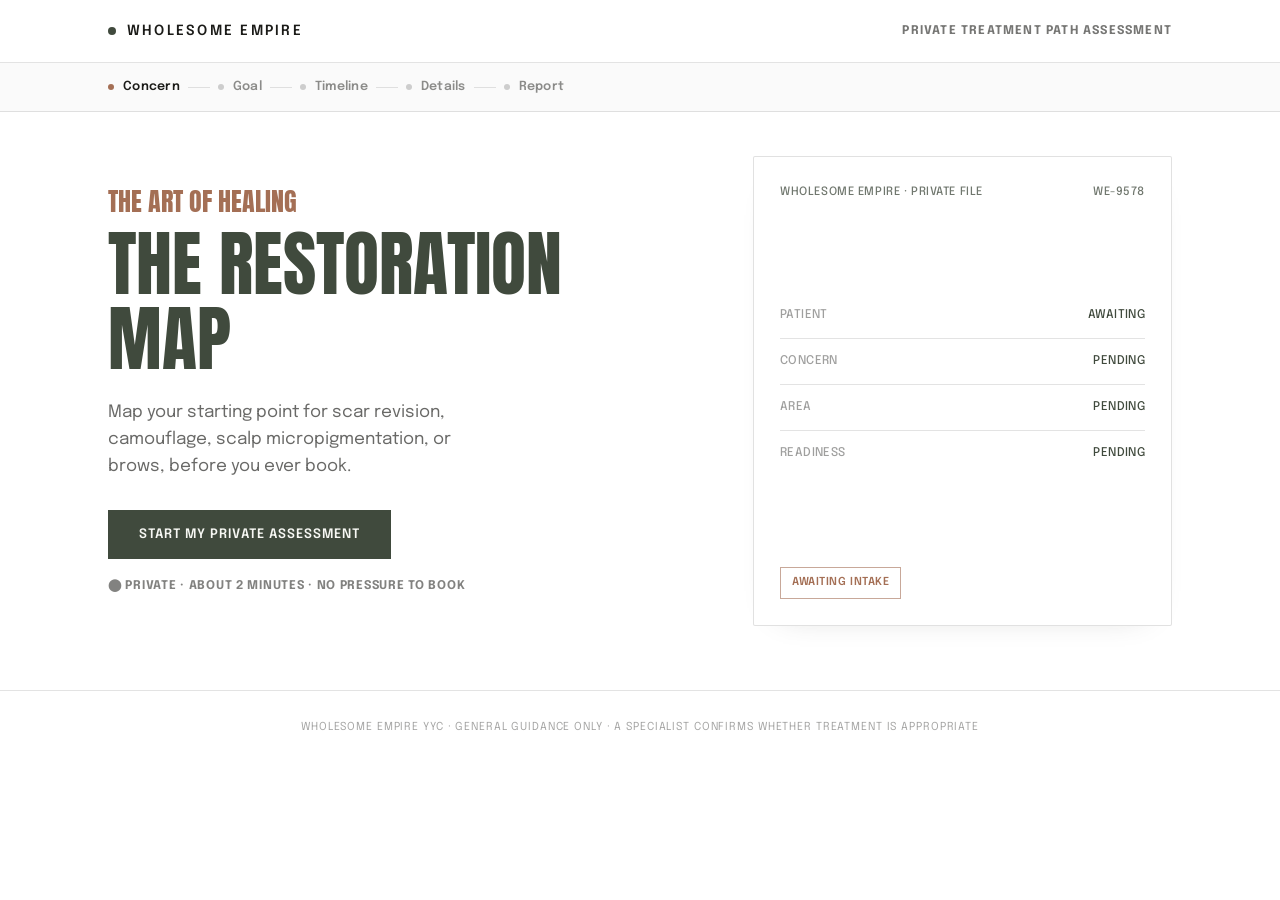
==== restoration-map/index.html @ 379bf5a4 "Lighten the Restoration Map type Anton was leaking onto answer cards, map rows, loading steps and ev" ====
<!doctype html>
<html lang="en">
<head>
<meta charset="utf-8" />
<meta name="viewport" content="width=device-width, initial-scale=1" />
<title>The Restoration Map · Wholesome Empire YYC</title>
<meta name="description" content="Map your starting point for scar revision, camouflage, scalp micropigmentation, or brows. A private treatment-path assessment." />
<meta name="robots" content="index,follow" />
<link rel="preconnect" href="https://fonts.googleapis.com" />
<link rel="preconnect" href="https://fonts.gstatic.com" crossorigin />
<link href="https://fonts.googleapis.com/css2?family=Anton&family=Epilogue:wght@400;500;600;700&display=swap" rel="stylesheet" />
<style>
/* ==========================================================================
   THE RESTORATION MAP — Wholesome Empire YYC (design concept B)
   Black editorial shell, warm clinic-file interior, topographic healing lines.
   Reuses the tested engine in /tools/wholesome/*. Tokens namespaced --rm-*.
   ========================================================================== */
:root{
  --rm-ink:#0B0B0A; --rm-white:#F7F8F4; --rm-paper:#E9EDE3; --rm-grey:#D8D6D0;
  --rm-charcoal:#1B1B18; --rm-olive:#404A3D; --rm-sage:#DDE4D8; --rm-clay:#A46F55;
  --rm-blush:#D7B7A9;
  --rm-bg:#FFFFFF; --rm-surface:#FFFFFF;
  --rm-line:rgba(27,27,24,.13); --rm-line-2:rgba(27,27,24,.26);
  --rm-line-dark:rgba(27,27,24,.12);
  --rm-fdisplay:"Anton",Impact,"Haettenschweiler","Arial Narrow",sans-serif;
  --rm-fbody:"Epilogue",-apple-system,"Segoe UI",Roboto,Helvetica,Arial,sans-serif;
  --rm-flabel:"Epilogue",-apple-system,"Segoe UI",Roboto,Helvetica,Arial,sans-serif;
  --rm-fmono:var(--rm-flabel);
  --rm-ease:cubic-bezier(.2,.7,.2,1);
  --rm-maxw:1120px;
}
*{box-sizing:border-box}
html,body{margin:0;padding:0}
body{ background:var(--rm-bg); color:var(--rm-charcoal); font-family:var(--rm-fbody); font-size:16px; line-height:1.6; -webkit-font-smoothing:antialiased; }
img{max-width:100%;display:block}
button{font-family:inherit}

/* full-page topographic watermark on the black shell */
#rm-contours{ position:fixed; inset:0; z-index:0; pointer-events:none; overflow:hidden; }
#rm-contours svg{ position:absolute; }

/* --- header (black editorial) ------------------------------------------- */
.rm-head{ position:relative; z-index:3; border-bottom:1px solid var(--rm-line-dark); }
.rm-head__in{ max-width:var(--rm-maxw); margin:0 auto; padding:20px 28px; display:flex; align-items:center; justify-content:space-between; gap:16px; }
.rm-brand{ display:flex; align-items:center; gap:11px; font-family:var(--rm-flabel); font-weight:600; letter-spacing:.16em; text-transform:uppercase; font-size:14px; color:var(--rm-charcoal); text-decoration:none; }
.rm-brand .dot{ width:8px;height:8px;border-radius:50%;background:var(--rm-olive); }
.rm-head__meta{ font-family:var(--rm-fmono); font-weight:700; font-size:12px; letter-spacing:.1em; text-transform:uppercase; color:rgba(27,27,24,.6); }
@media(max-width:640px){ .rm-head__meta{ display:none } }

/* --- map strip (progress) ----------------------------------------------- */
.rm-strip{ position:relative; z-index:3; border-bottom:1px solid var(--rm-line-dark); background:rgba(27,27,24,.02); }
.rm-strip__in{ max-width:var(--rm-maxw); margin:0 auto; padding:14px 28px; display:flex; align-items:center; gap:8px; overflow-x:auto; }
.rm-step{ display:flex; align-items:center; gap:9px; font-family:var(--rm-flabel); font-weight:600; font-size:12.5px; letter-spacing:.02em; color:rgba(27,27,24,.5); white-space:nowrap; }
.rm-step__dot{ width:6px; height:6px; border-radius:50%; background:currentColor; opacity:.4; flex:none; }
.rm-step.is-active .rm-step__dot{ opacity:1; background:var(--rm-clay); }
.rm-step.is-active{ color:var(--rm-charcoal); }
.rm-step.is-done{ color:var(--rm-olive); }
.rm-step .tick{ color:var(--rm-olive); }
.rm-step__sep{ flex:none; width:22px; height:1px; background:var(--rm-line-dark); }
@media(max-width:640px){ .rm-strip__in{ padding:12px 20px } .rm-step__sep{ width:12px } .rm-step{ font-size:10px } }

/* --- layout shell -------------------------------------------------------- */
.rm-main{ position:relative; z-index:2; max-width:var(--rm-maxw); margin:0 auto; padding:0 28px; }
.rm-grid{ display:grid; grid-template-columns:1fr 300px; gap:34px; align-items:start; padding:44px 0 64px; }
.rm-grid.is-full{ grid-template-columns:1fr; }
@media(max-width:860px){ .rm-grid{ grid-template-columns:1fr; gap:20px; padding:26px 0 48px } }

.rm-stage{ min-height:52vh; animation:rm-in 460ms var(--rm-ease) both; }
@keyframes rm-in{ from{opacity:0; transform:translateY(16px)} to{opacity:1;transform:none} }
@keyframes rm-rise{ from{opacity:0; transform:translateY(14px)} to{opacity:1;transform:none} }
@media(prefers-reduced-motion:reduce){ .rm-stage,.rm-card,.rm-stagger>*{animation:none!important} }

/* --- eyebrow / headings -------------------------------------------------- */
.rm-eyebrow{ font-family:var(--rm-flabel); font-weight:700; font-size:13px; letter-spacing:.02em; color:var(--rm-clay); margin:0 0 16px; }
.rm-kicker{ font-family:var(--rm-fdisplay); font-weight:400; font-size:clamp(18px,2.6vw,26px); line-height:1.2; letter-spacing:normal; text-transform:uppercase; color:var(--rm-clay); margin:0 0 10px; }
.rm-h1{ font-family:var(--rm-fdisplay); font-weight:400; font-size:clamp(40px,6.6vw,72px); line-height:1.04; letter-spacing:normal; text-transform:uppercase; color:var(--rm-olive); margin:0 0 22px; }
.rm-h2{ font-family:var(--rm-fbody); font-weight:500; font-size:clamp(24px,3.4vw,34px); line-height:1.22; letter-spacing:-.012em; color:var(--rm-olive); margin:0 0 12px; }
.rm-sub{ color:rgba(27,27,24,.66); font-size:17px; line-height:1.6; max-width:40ch; margin:0 0 30px; }
.rm-help{ font-family:var(--rm-flabel); font-weight:600; font-size:14px; letter-spacing:.01em; color:rgba(27,27,24,.6); margin:0 0 26px; }

/* --- welcome ------------------------------------------------------------- */
.rm-welcome{ display:grid; grid-template-columns:1.3fr .9fr; gap:40px; align-items:center; }
@media(max-width:860px){ .rm-welcome{ grid-template-columns:1fr; gap:26px } }
.rm-filecard{ position:relative; border:1px solid var(--rm-line); border-radius:2px; background:var(--rm-surface); padding:26px; overflow:hidden; aspect-ratio:1/1.12; display:flex; flex-direction:column; justify-content:space-between; box-shadow:0 12px 34px -30px rgba(27,27,24,.3); }
.rm-filecard__tag{ font-family:var(--rm-flabel); font-weight:500; font-size:11.5px; letter-spacing:.05em; text-transform:uppercase; color:rgba(64,74,61,.75); }
.rm-filecard__top{ display:flex; justify-content:space-between; gap:12px; }
.rm-filerows{ display:flex; flex-direction:column; margin:auto 0; }
.rm-filerow{ display:flex; justify-content:space-between; align-items:baseline; gap:16px; padding:13px 0; border-bottom:1px solid var(--rm-line-dark); font-family:var(--rm-flabel); font-weight:500; font-size:12px; letter-spacing:.03em; text-transform:uppercase; }
.rm-filerow:last-child{ border-bottom:none; }
.rm-filerow>span:first-child{ color:rgba(27,27,24,.42); }
.rm-filerow>span:last-child{ color:var(--rm-olive); }
.rm-filestamp{ align-self:flex-start; font-family:var(--rm-flabel); font-weight:600; font-size:11px; letter-spacing:.05em; text-transform:uppercase; color:var(--rm-clay); border:1px solid rgba(164,111,85,.6); border-radius:0; padding:6px 11px; }
.rm-btn{ font-family:var(--rm-flabel); font-weight:600; letter-spacing:.08em; text-transform:uppercase; font-size:13px; cursor:pointer; border:1px solid var(--rm-line-2); border-radius:0; padding:17px 30px; background:var(--rm-surface); color:var(--rm-ink); transition:background 180ms var(--rm-ease), transform 120ms var(--rm-ease); display:inline-flex; align-items:center; gap:12px; text-decoration:none; }
.rm-btn:hover{ background:var(--rm-sage); }
.rm-btn:active{ transform:translateY(1px); }
.rm-btn--olive{ background:var(--rm-olive); color:var(--rm-white); border-color:var(--rm-olive); }
.rm-btn--olive:hover{ background:#4a5744; }
.rm-btn--full{ width:100%; justify-content:center; }
.rm-privacy{ display:flex; align-items:center; gap:8px; font-family:var(--rm-fmono); font-weight:700; font-size:12px; letter-spacing:.06em; text-transform:uppercase; color:rgba(27,27,24,.55); margin:18px 0 0; }

/* --- path cards ---------------------------------------------------------- */
.rm-cards{ display:flex; flex-direction:column; gap:12px; }
.rm-cards--grid{ display:grid; grid-template-columns:1fr 1fr; gap:12px; }
@media(max-width:560px){ .rm-cards--grid{ grid-template-columns:1fr } }
.rm-pathcard{ position:relative; text-align:left; cursor:pointer; background:var(--rm-surface); color:var(--rm-charcoal); border:1px solid var(--rm-line); border-radius:8px; padding:20px 22px; overflow:hidden; transition:transform 160ms var(--rm-ease), border-color 160ms var(--rm-ease), box-shadow 200ms var(--rm-ease); }
.rm-pathcard:hover{ transform:translateY(-2px); border-color:var(--rm-olive); box-shadow:0 16px 34px -24px rgba(27,27,24,.35); }
.rm-pathcard:focus-visible{ outline:2px solid var(--rm-olive); outline-offset:2px; }
.rm-pathcard.is-selected{ border-color:var(--rm-olive); box-shadow:inset 0 0 0 1px var(--rm-olive); background:#f0ede5; }
.rm-pathcard__n{ display:none; }
.rm-pathcard__t{ font-family:var(--rm-fbody); font-weight:500; font-size:17px; line-height:1.38; letter-spacing:0; margin:3px 0 0; color:var(--rm-charcoal); }
.rm-pathcard__d{ font-size:13.5px; line-height:1.5; color:rgba(27,27,24,.62); margin:7px 0 0; }
.rm-pathcard__lines{ position:absolute; right:-30px; top:-20px; width:170px; height:170px; opacity:0; transition:opacity 320ms var(--rm-ease); pointer-events:none; }
.rm-pathcard.is-selected .rm-pathcard__lines{ opacity:.18; }
.rm-stamp{ position:absolute; top:14px; right:14px; font-family:var(--rm-fmono); font-weight:700; font-size:10px; letter-spacing:.12em; text-transform:uppercase; color:var(--rm-olive); border:1.5px solid var(--rm-olive); border-radius:3px; padding:4px 8px; transform:rotate(-4deg) scale(.6); opacity:0; transition:all 260ms var(--rm-ease); }
.rm-pathcard.is-selected .rm-stamp{ opacity:1; transform:rotate(-4deg) scale(1); }
/* multi-select cards (area picker) */
.rm-pathcard--multi{ padding-right:54px; }
.rm-multibox{ position:absolute; top:20px; right:20px; width:22px; height:22px; border-radius:6px; border:1.5px solid var(--rm-line-2); background:var(--rm-surface); transition:all 160ms var(--rm-ease); }
.rm-pathcard--multi.is-selected .rm-multibox{ background:var(--rm-olive); border-color:var(--rm-olive); }
.rm-pathcard--multi.is-selected .rm-multibox::after{ content:""; position:absolute; left:7px; top:3px; width:6px; height:11px; border:solid var(--rm-white); border-width:0 2px 2px 0; transform:rotate(45deg); }
.rm-areanext{ margin-top:20px; }
.rm-btn:disabled{ opacity:.45; cursor:not-allowed; }

/* --- timeline (for the timeline screen) --------------------------------- */
.rm-vtimeline{ position:relative; display:flex; flex-direction:column; max-width:520px; margin:8px 0 0; }
.rm-vtimeline::before{ content:""; position:absolute; left:10px; top:22px; bottom:22px; width:2px; background:var(--rm-line-dark); }
.rm-vt-node{ position:relative; z-index:1; display:flex; align-items:center; gap:18px; padding:14px 4px; background:none; border:none; cursor:pointer; text-align:left; transition:transform 140ms var(--rm-ease); }
.rm-vt-node:hover{ transform:translateX(3px); }
.rm-vt-node:focus-visible{ outline:2px solid var(--rm-olive); outline-offset:3px; border-radius:4px; }
.rm-vt-dot{ flex:none; width:22px; height:22px; border-radius:50%; background:var(--rm-surface); border:2px solid rgba(27,27,24,.32); transition:all 200ms var(--rm-ease); }
.rm-vt-node:hover .rm-vt-dot{ border-color:var(--rm-olive); }
.rm-vt-node.is-selected .rm-vt-dot{ background:var(--rm-olive); border-color:var(--rm-olive); }
.rm-vt-lab{ font-family:var(--rm-fbody); font-weight:500; font-size:17px; letter-spacing:.005em; color:rgba(27,27,24,.78); line-height:1.3; }
.rm-vt-node:hover .rm-vt-lab, .rm-vt-node.is-selected .rm-vt-lab{ color:var(--rm-olive); }
@media(max-width:640px){ .rm-vt-lab{ font-size:14px } }

/* --- map so far (sidebar / drawer) -------------------------------------- */
.rm-map{ position:sticky; top:20px; border:1px solid var(--rm-line); border-radius:8px; background:var(--rm-surface); overflow:hidden; }
.rm-map>summary{ list-style:none; cursor:default; padding:16px 20px; font-family:var(--rm-flabel); font-weight:600; font-size:12px; letter-spacing:.12em; text-transform:uppercase; color:var(--rm-olive); border-bottom:1px solid var(--rm-line); display:flex; align-items:center; justify-content:space-between; }
.rm-map>summary::-webkit-details-marker{ display:none; }
.rm-map__caret{ display:none; }
.rm-map__body{ padding:6px 20px 18px; }
.rm-maprow{ padding:13px 0; border-bottom:1px solid var(--rm-line-dark); animation:rm-rise 400ms var(--rm-ease) both; }
.rm-maprow:last-child{ border-bottom:none; }
.rm-maprow__k{ font-family:var(--rm-fmono); font-weight:700; font-size:11.5px; letter-spacing:.1em; text-transform:uppercase; color:rgba(27,27,24,.55); }
.rm-maprow__v{ font-size:14.5px; color:var(--rm-charcoal); margin-top:3px; line-height:1.35; }
.rm-maprow__v.olive{ color:var(--rm-olive); font-family:var(--rm-fbody); font-weight:500; font-size:15px; letter-spacing:0; }
.rm-map__empty{ font-size:13px; color:rgba(27,27,24,.4); padding:10px 0; }
@media(max-width:860px){
  .rm-map{ position:static; order:2; margin-top:6px; }
  .rm-map>summary{ cursor:pointer; }
  .rm-map__caret{ display:inline; transition:transform 200ms var(--rm-ease); }
  .rm-map:not([open]) .rm-map__caret{ transform:rotate(-90deg); }
}

/* --- contact ------------------------------------------------------------- */
.rm-field{ margin:0 0 16px; }
.rm-label{ display:block; font-family:var(--rm-fmono); font-weight:700; font-size:12px; letter-spacing:.08em; text-transform:uppercase; color:rgba(27,27,24,.68); margin:0 0 7px; }
.rm-input{ width:100%; padding:14px 16px; font-size:16px; font-family:inherit; color:var(--rm-charcoal); background:var(--rm-surface); border:1px solid var(--rm-line-2); border-radius:6px; }
.rm-input:focus{ outline:none; border-color:var(--rm-olive); }
.rm-check{ display:flex; align-items:flex-start; gap:11px; margin:8px 0; cursor:pointer; }
.rm-check input{ margin-top:3px; width:17px;height:17px; accent-color:var(--rm-olive); flex:none; }
.rm-check span{ font-size:13.5px; color:rgba(27,27,24,.72); line-height:1.5; }
.rm-err{ color:#e0a08b; font-size:13px; min-height:1px; margin:6px 0 0; }

/* --- building transition ------------------------------------------------- */
.rm-building{ min-height:56vh; display:flex; flex-direction:column; justify-content:center; align-items:flex-start; }
.rm-building__t{ font-family:var(--rm-fmono); font-size:12px; letter-spacing:.16em; text-transform:uppercase; color:var(--rm-clay); margin:0 0 22px; }
.rm-building__step{ font-family:var(--rm-fbody); font-weight:500; font-size:clamp(18px,2.6vw,22px); color:rgba(27,27,24,.3); margin:0 0 12px; transition:color 400ms var(--rm-ease); display:flex; align-items:center; gap:14px; }
.rm-building__step.is-on{ color:var(--rm-olive); }
.rm-building__step .tick{ color:var(--rm-olive); font-family:var(--rm-fmono); font-size:16px; opacity:0; transition:opacity 300ms var(--rm-ease); }
.rm-building__step.is-on .tick{ opacity:1; }

/* --- report (warm clinic file) ------------------------------------------ */
.rm-report{ background:var(--rm-surface); color:var(--rm-charcoal); border:1px solid var(--rm-line); border-radius:10px; overflow:hidden; box-shadow:0 30px 70px -48px rgba(27,27,24,.4); animation:rm-in 520ms var(--rm-ease) both; }
.rm-report__head{ position:relative; background:#EBEFE6; color:var(--rm-charcoal); border-bottom:1px solid var(--rm-line); padding:32px 34px; overflow:hidden; }
.rm-report__lines{ position:absolute; inset:0; opacity:.14; pointer-events:none; }
.rm-report__ey{ font-family:var(--rm-flabel); font-weight:600; font-size:12px; letter-spacing:.14em; text-transform:uppercase; color:var(--rm-olive); position:relative; }
.rm-report__ttl{ font-family:var(--rm-fbody); font-weight:500; font-size:clamp(30px,4.6vw,44px); line-height:1.12; letter-spacing:-.02em; color:var(--rm-olive); margin:8px 0 16px; position:relative; }
.rm-report__ids{ display:flex; gap:26px; flex-wrap:wrap; position:relative; }
.rm-report__id{ font-family:var(--rm-fmono); font-weight:700; font-size:12px; letter-spacing:.07em; text-transform:uppercase; color:rgba(27,27,24,.68); }
.rm-report__id b{ color:var(--rm-charcoal); font-weight:600; }
.rm-report__body{ padding:30px 34px 36px; }
@media(max-width:560px){ .rm-report__head,.rm-report__body{ padding-left:22px; padding-right:22px } }

.rm-block{ padding:24px 0; border-top:1px solid var(--rm-line); }
.rm-block:first-child{ border-top:none; padding-top:8px; }
.rm-mono{ font-family:var(--rm-flabel); font-weight:700; font-size:13px; letter-spacing:.01em; color:var(--rm-olive); margin:0 0 10px; }
.rm-sectitle{ font-family:var(--rm-fbody); font-weight:600; font-size:clamp(20px,2.6vw,25px); line-height:1.28; letter-spacing:-.01em; color:var(--rm-olive); margin:0 0 14px; }
.rm-fear .rm-sectitle{ color:var(--rm-olive); font-size:clamp(19px,2.4vw,23px); line-height:1.28; }
.rm-mono b{ color:var(--rm-charcoal); font-weight:700; }
.rm-path{ font-family:var(--rm-fbody); font-weight:600; font-size:clamp(22px,3vw,29px); line-height:1.22; letter-spacing:-.015em; color:var(--rm-olive); margin:0; }
.rm-body{ font-size:15.5px; line-height:1.66; color:rgba(27,27,24,.82); margin:0; }
.rm-badge{ display:inline-flex; align-items:center; gap:9px; font-family:var(--rm-flabel); font-weight:600; font-size:12.5px; letter-spacing:.1em; text-transform:uppercase; padding:8px 14px; border-radius:0; border:1.5px solid; }
.rm-badge[data-b="Ready for consult"]{ color:var(--rm-olive); border-color:var(--rm-olive); background:var(--rm-sage); }
.rm-badge[data-b="Photo review recommended"]{ color:var(--rm-white); border-color:var(--rm-charcoal); background:var(--rm-charcoal); }
.rm-badge[data-b="Wait and prepare"]{ color:#5a3a29; border-color:var(--rm-clay); background:#eaddd4; }
.rm-badge[data-b="Specialist review recommended"]{ color:var(--rm-white); border-color:var(--rm-ink); background:var(--rm-ink); }
.rm-badge[data-b="Education first"]{ color:#3a3a35; border-color:#9a978d; background:var(--rm-grey); }
.rm-checkgrid{ display:grid; grid-template-columns:1fr 1fr; gap:10px 22px; margin:4px 0 0; }
@media(max-width:520px){ .rm-checkgrid{ grid-template-columns:1fr } }
.rm-checkgrid li{ list-style:none; display:flex; align-items:flex-start; gap:10px; font-size:14.5px; color:var(--rm-charcoal); }
.rm-checkgrid li::before{ content:"✓"; color:var(--rm-olive); font-weight:700; }
.rm-prep{ list-style:none; margin:4px 0 0; padding:0; display:grid; gap:11px; }
.rm-prep li{ display:flex; align-items:flex-start; gap:12px; font-size:15px; color:var(--rm-charcoal); }
.rm-prep li::before{ content:""; flex:none; width:15px; height:15px; margin-top:2px; border:1.5px solid var(--rm-olive); border-radius:3px; }
.rm-report__sub{ font-family:var(--rm-fbody); font-size:15px; color:rgba(27,27,24,.72); margin:0 0 18px; max-width:46ch; position:relative; }
.rm-body b{ color:var(--rm-charcoal); font-weight:600; }
.rm-qs{ list-style:none; margin:6px 0 0; padding:0; display:grid; gap:11px; }
.rm-qs li{ display:flex; align-items:flex-start; gap:11px; font-size:15px; line-height:1.5; color:var(--rm-charcoal); }
.rm-qs li::before{ content:"?"; font-family:var(--rm-fmono); font-weight:700; color:var(--rm-clay); flex:none; }
.rm-ba{ margin:2px 0 0; }
.rm-ba img{ display:block; width:100%; max-width:440px; height:auto; border-radius:10px; border:1px solid var(--rm-line); background:var(--rm-paper); }
.rm-ba__cap{ font-family:var(--rm-fmono); font-size:12px; font-weight:700; letter-spacing:.05em; text-transform:uppercase; color:var(--rm-olive); margin:12px 0 0; }
.rm-ba__note{ font-size:13px; line-height:1.5; color:rgba(27,27,24,.6); margin:7px 0 0; max-width:48ch; }
.rm-next{ background:var(--rm-olive); color:var(--rm-white); border-radius:10px; padding:26px 26px; }
.rm-next .rm-mono{ color:rgba(246,243,238,.6); }
.rm-next .rm-mono b{ color:var(--rm-white); }
.rm-next__h{ font-family:var(--rm-fbody); font-weight:600; font-size:23px; line-height:1.25; letter-spacing:-.01em; color:var(--rm-white); margin:0 0 7px; }
.rm-next__d{ font-size:14.5px; color:rgba(246,243,238,.78); margin:0 0 18px; }
.rm-fear{ background:var(--rm-sage); border-radius:6px; padding:20px 22px; }
.rm-fear .rm-mono{ color:var(--rm-olive); }
.rm-fear p{ margin:8px 0 0; font-size:15.5px; line-height:1.62; color:rgba(30,40,30,.9); }
.rm-cta-row{ display:flex; flex-direction:column; gap:10px; margin-top:6px; }
.rm-btn--ghostlight{ background:transparent; color:var(--rm-white); border:1px solid rgba(246,243,238,.4); }
.rm-btn--ghostlight:hover{ background:rgba(246,243,238,.1); border-color:var(--rm-white); color:var(--rm-white); }
.rm-disc{ font-size:12px; line-height:1.55; color:rgba(27,27,24,.5); border-left:2px solid var(--rm-line); padding:2px 0 2px 14px; margin:22px 0 0; }
.rm-stagger>*{ animation:rm-rise 560ms var(--rm-ease) both; }

/* --- when-picker (scar start) + days calculator ------------------------- */
.rm-when{ display:flex; flex-direction:column; gap:16px; max-width:520px; }
.rm-when__or{ display:flex; align-items:center; gap:14px; font-family:var(--rm-fmono); font-weight:700; font-size:12px; letter-spacing:.08em; text-transform:uppercase; color:rgba(27,27,24,.5); }
.rm-when__or::before,.rm-when__or::after{ content:""; flex:1; height:1px; background:var(--rm-line-dark); }
.rm-when__year{ width:100%; padding:16px 18px; font-family:var(--rm-fbody); font-size:16px; color:var(--rm-charcoal); background:var(--rm-surface) url("data:image/svg+xml;utf8,<svg xmlns='http://www.w3.org/2000/svg' width='12' height='8' viewBox='0 0 12 8'><path d='M1 1l5 5 5-5' fill='none' stroke='%233E4938' stroke-width='1.6'/></svg>") no-repeat right 18px center; border:1px solid var(--rm-line-2); border-radius:6px; appearance:none; -webkit-appearance:none; cursor:pointer; }
.rm-when__year:focus{ outline:none; border-color:var(--rm-olive); }
.rm-when__unsure{ align-self:flex-start; cursor:pointer; font-family:var(--rm-fbody); font-size:14px; color:rgba(27,27,24,.55); background:none; border:none; padding:2px; text-decoration:underline; text-underline-offset:3px; }
.rm-when__unsure:hover{ color:var(--rm-olive); }
.rm-days__num{ font-family:var(--rm-fbody); font-weight:400; letter-spacing:-.04em; font-size:clamp(66px,14vw,124px); line-height:.9; color:var(--rm-charcoal); margin:6px 0 0; font-variant-numeric:tabular-nums; }
.rm-days__unit{ font-family:var(--rm-fmono); font-weight:700; text-transform:uppercase; letter-spacing:.26em; font-size:13px; color:var(--rm-olive); margin:4px 0 16px; }

/* --- footer -------------------------------------------------------------- */
.rm-foot{ position:relative; z-index:2; border-top:1px solid var(--rm-line-dark); padding:28px; text-align:center; font-family:var(--rm-fmono); font-size:11px; letter-spacing:.08em; text-transform:uppercase; color:rgba(27,27,24,.4); }
.rm-hidden{ display:none!important; }
.rm-spin{ display:inline-block; width:14px;height:14px; border:2px solid rgba(246,243,238,.35); border-top-color:var(--rm-white); border-radius:50%; animation:rm-spin .7s linear infinite; }
@keyframes rm-spin{ to{ transform:rotate(360deg) } }
</style>
</head>
<body>
<div id="rm-contours"></div>

<header class="rm-head">
  <div class="rm-head__in">
    <a class="rm-brand" href="/"><span class="dot"></span>Wholesome Empire</a>
    <span class="rm-head__meta">Private Treatment Path Assessment</span>
  </div>
</header>

<div class="rm-strip"><div class="rm-strip__in" id="strip"></div></div>

<main class="rm-main">
  <div class="rm-grid is-full" id="grid">
    <section class="rm-stage" id="stage"></section>
    <details class="rm-map rm-hidden" id="map" open>
      <summary>Your map so far <span class="rm-map__caret">▾</span></summary>
      <div class="rm-map__body" id="mapBody"></div>
    </details>
  </div>
</main>

<footer class="rm-foot">Wholesome Empire YYC · General guidance only · A specialist confirms whether treatment is appropriate</footer>

<script type="module">
import { assess } from '/tools/wholesome/assessment.js';
import { SCREENS, flowFor, REPORT, FLAG_LABELS, DISCLAIMER, LETTER, DAYS_COPY, personalSummary } from '/tools/wholesome/content.js';

// ---- config (swap for the clinic's real details before launch) ----
const CONFIG = {
  site: 'https://www.wholesomeempireyyc.com',
  bookingUrl: 'https://www.wholesomeempireyyc.com/contact',   // their Inquire / Free Phone Consult funnel
  prepGuideUrl: '',                                           // [TODO: prep-guide page/PDF, if they make one]
  treatmentUrls: {
    revision: 'https://www.wholesomeempireyyc.com/scars-stretch-marks-calgary',
    camouflage: 'https://www.wholesomeempireyyc.com/scars-stretch-marks-calgary',
    smp: 'https://www.wholesomeempireyyc.com/smp-micropigmentation-calgary',
    brow: 'https://www.wholesomeempireyyc.com/powderbrows-calgary',
    match: 'https://www.wholesomeempireyyc.com/services',
  },
};
// ---- real before/after results, matched to the path family (actual Wholesome Empire clients) ----
const BA = {
  revision:   { src: '/restoration-map/assets/ba/scars-stomach.jpg', w: 874,  h: 1000, alt: 'Stomach stretch marks before and after: faded and more even after a five-week revision protocol at a Calgary clinic.', cap: 'Stretch mark revision · before vs. after a 5-week protocol' },
  camouflage: { src: '/restoration-map/assets/ba/scars-arm.jpg',     w: 1000, h: 786,  alt: 'Arm stretch marks before and after: softened and blended into the surrounding skin at a Calgary clinic.', cap: 'Stretch mark work · before vs. after' },
  smp:        { src: '/restoration-map/assets/ba/smp-2.webp',        w: 750,  h: 750,  alt: 'Scalp micropigmentation before and after: visible thinning along the part (inset) restored to the look of fuller density.', cap: 'Scalp micropigmentation · before (inset) vs. after' },
  brow:       { src: '/restoration-map/assets/ba/brows-2.webp',      w: 1080, h: 1080, alt: 'Brow before and after: sparse, light brows (top) restored to a defined, natural shape (bottom).', cap: 'Brow restoration · before (top) vs. after (bottom)' },
  match:      { src: '/restoration-map/assets/ba/scars-arm.jpg',     w: 1000, h: 786,  alt: 'A recent stretch mark result at a Calgary clinic: softened and more even after treatment.', cap: 'A recent clinic result · before vs. after' },
};
const BA_NOTE = 'A recent result from Wholesome Empire. Individual results vary with skin type, the age of the mark, and the number of sessions.';
const treatmentUrl = (fam) => CONFIG.treatmentUrls[fam] || CONFIG.site;
function ctaHref(nextStepId, fam) {
  if (nextStepId === 'learn_more') return treatmentUrl(fam);
  if (nextStepId === 'wait_prepare') return CONFIG.prepGuideUrl || treatmentUrl(fam);
  return CONFIG.bookingUrl || treatmentUrl(fam); // consult + photo review -> inquiry funnel
}
const extAttr = (h) => (/^https?:/.test(h) ? ' target="_blank" rel="noopener"' : '');

// ---- session ----
const uuid = () => (crypto.randomUUID ? crypto.randomUUID()
  : '10000000-1000-4000-8000-100000000000'.replace(/[018]/g, c =>
      (c ^ crypto.getRandomValues(new Uint8Array(1))[0] & 15 >> c / 4).toString(16)));
let sessionId = sessionStorage.getItem('rm_sid') || uuid();
sessionStorage.setItem('rm_sid', sessionId);
const utmSource = new URLSearchParams(location.search).get('utm_source');
const referrer = document.referrer || null;
let submissionId = null;
// short, stable "case number" derived from the session
const pathId = 'WE-' + (parseInt(sessionId.replace(/[^0-9a-f]/g, '').slice(0, 6), 16) % 9000 + 1000);

function track(event_type, metadata) {
  try {
    fetch('/api/wholesome-event', { method: 'POST', headers: { 'content-type': 'application/json' },
      body: JSON.stringify({ session_id: sessionId, event_type, metadata: { ...metadata, design: 'restoration_map' } }), keepalive: true });
  } catch (_) {}
}

// ---- topographic contour generator (the signature motif) ----
function contour(w, h, cx, cy, rings, baseR, step, color, sw = 1) {
  let p = '';
  for (let k = 0; k < rings; k++) {
    const R = baseR + k * step, N = 60, pts = [];
    for (let i = 0; i <= N; i++) {
      const a = (i / N) * Math.PI * 2;
      const noise = Math.sin(a * 3 + k * .55) * step * .30 + Math.sin(a * 5 + k * 1.3) * step * .16 + Math.sin(a * 2 - k) * step * .12;
      const r = R + noise;
      pts.push([(cx + Math.cos(a) * r).toFixed(1), (cy + Math.sin(a) * r * .86).toFixed(1)]);
    }
    p += `<path d="M${pts.map(q => q.join(' ')).join(' L')} Z" fill="none" stroke="${color}" stroke-width="${sw}"/>`;
  }
  return `<svg viewBox="0 0 ${w} ${h}" width="${w}" height="${h}" xmlns="http://www.w3.org/2000/svg" preserveAspectRatio="xMidYMid slice">${p}</svg>`;
}
// page watermark
document.getElementById('rm-contours').innerHTML =
  `<div style="position:absolute;right:-14vw;top:-6vh;opacity:.7">${contour(760, 760, 380, 380, 13, 40, 26, 'rgba(62,73,56,0.05)')}</div>` +
  `<div style="position:absolute;left:-18vw;bottom:-16vh;opacity:.6">${contour(680, 680, 340, 340, 11, 34, 27, 'rgba(164,111,85,0.05)')}</div>`;

// ---- state ----
const answers = {};
let $stage = document.getElementById('stage');
const $strip = document.getElementById('strip');
const $grid = document.getElementById('grid');
const $map = document.getElementById('map');
const $mapBody = document.getElementById('mapBody');
const esc = s => String(s).replace(/[&<>"]/g, c => ({ '&': '&amp;', '<': '&lt;', '>': '&gt;', '"': '&quot;' }[c]));
const labelOf = (sid, oid) => { const s = SCREENS[sid]; const o = s && s.options.find(x => x.id === oid); return o ? o.label : ''; };

function paint(html, cls = '') {
  const fresh = $stage.cloneNode(false); fresh.className = 'rm-stage ' + cls; fresh.innerHTML = html;
  $stage.parentElement.replaceChild(fresh, $stage); $stage = fresh; return fresh;
}

// ---- progress strip ----
const STAGES = [['01', 'Concern'], ['02', 'Goal'], ['03', 'Timeline'], ['04', 'Details'], ['05', 'Report']];
function stageIndex(screenId) {
  if (screenId === 'concern' || screenId === 'welcome') return 0;
  if (/^goal_/.test(screenId)) return 1;
  if (screenId === 'timeline') return 2;
  if (screenId === 'contact' || screenId === 'building' || screenId === 'report') return 4;
  return 3; // readiness + barrier
}
function renderStrip(activeIdx) {
  $strip.innerHTML = STAGES.map((s, i) => {
    const cls = i < activeIdx ? 'is-done' : i === activeIdx ? 'is-active' : '';
    const mark = i < activeIdx ? '<span class="tick">✓</span>' : '<span class="rm-step__dot"></span>';
    return `<span class="rm-step ${cls}">${mark}${esc(s[1])}</span>` + (i < STAGES.length - 1 ? '<span class="rm-step__sep"></span>' : '');
  }).join('');
}

// ---- "your map so far" ----
function updateMap() {
  const rows = [];
  if (answers.concern) rows.push(['Concern', CONCERN_LABEL[answers.concern] || labelOf('concern', answers.concern)]);
  const goalKey = 'goal_' + (answers.concern || '');
  if (answers[goalKey]) rows.push(['Goal', labelOf(goalKey, answers[goalKey])]);
  if (answers.timeline) rows.push(['Timeline', labelOf('timeline', answers.timeline)]);
  let likely = null;
  if (answers.concern && answers[goalKey]) { try { likely = assess(answers).bestFitPath; } catch (_) {} }
  const body = rows.map(r => `<div class="rm-maprow"><div class="rm-maprow__k">${esc(r[0])}</div><div class="rm-maprow__v">${esc(r[1])}</div></div>`).join('')
    + (likely ? `<div class="rm-maprow"><div class="rm-maprow__k">Likely path</div><div class="rm-maprow__v olive">${esc(likely)}</div></div>` : '');
  $mapBody.innerHTML = body || '<p class="rm-map__empty">Your answers will appear here as we map your path.</p>';
}
function showMap(on) { $map.classList.toggle('rm-hidden', !on); $grid.classList.toggle('is-full', !on); }

// ---- concern (custom path cards) ----
const CONCERN_CARDS = [
  { id: 'scars', n: '01', t: 'Skin: Scars + Stretch Marks', d: 'Texture, colour, raised or uneven skin' },
  { id: 'smp', n: '02', t: 'Scalp + Hairline', d: 'Density, hairline, crown, or scalp scars' },
  { id: 'brows', n: '03', t: 'Brows', d: 'Shape, fullness, definition, old brow work' },
  { id: 'unsure', n: '04', t: 'Not Sure Yet', d: 'Start broad and get guided' },
];
const CONCERN_LABEL = { scars: 'Scars + stretch marks', smp: 'Scalp + hairline', brows: 'Brows', unsure: 'Not sure yet' };

function showWelcome() {
  showMap(false); renderStrip(0);
  const el = paint(`
    <div class="rm-welcome">
      <div>
        <p class="rm-kicker">The Art of Healing</p>
        <h1 class="rm-h1">The Restoration<br>Map</h1>
        <p class="rm-sub">Map your starting point for scar revision, camouflage, scalp micropigmentation, or brows, before you ever book.</p>
        <button class="rm-btn rm-btn--olive" id="start">Start My Private Assessment</button>
        <p class="rm-privacy">⬤ Private · about 2 minutes · no pressure to book</p>
      </div>
      <div class="rm-filecard">
        <div class="rm-filecard__top">
          <span class="rm-filecard__tag">Wholesome Empire · Private File</span>
          <span class="rm-filecard__tag">${esc(pathId)}</span>
        </div>
        <div class="rm-filerows">
          <div class="rm-filerow"><span>Patient</span><span>Awaiting</span></div>
          <div class="rm-filerow"><span>Concern</span><span>Pending</span></div>
          <div class="rm-filerow"><span>Area</span><span>Pending</span></div>
          <div class="rm-filerow"><span>Readiness</span><span>Pending</span></div>
        </div>
        <div class="rm-filestamp">Awaiting Intake</div>
      </div>
    </div>`, 'rm-welcome-wrap');
  el.querySelector('#start').addEventListener('click', () => { track('started', {}); goto('concern'); });
}

function showConcern() {
  showMap(true); renderStrip(0); updateMap();
  const cards = CONCERN_CARDS.map(c => `
    <button class="rm-pathcard" data-id="${c.id}">
      <span class="rm-stamp">Added to your map</span>
      <span class="rm-pathcard__lines">${contour(170, 170, 85, 85, 6, 18, 16, 'rgba(62,73,56,1)')}</span>
      <span class="rm-pathcard__n">${c.n} /</span>
      <div class="rm-pathcard__t">${esc(c.t)}</div>
      <div class="rm-pathcard__d">${esc(c.d)}</div>
    </button>`).join('');
  const el = paint(`
    <p class="rm-eyebrow">Your concern</p>
    <h2 class="rm-h2">What would you like to map first?</h2>
    <p class="rm-help">Pick the one that feels closest</p>
    <div class="rm-cards rm-cards--grid">${cards}</div>`);
  wireCards(el, 'concern');
}

// ---- generic question (path cards) ----
function showQuestion(screenId) {
  const s = SCREENS[screenId]; if (!s) return;
  showMap(true); renderStrip(stageIndex(screenId)); updateMap();
  if (screenId === 'timeline') return showTimeline();
  if (screenId === 'scar_heal') return showWhenPicker();
  if (screenId === 'scar_area') return showAreaPicker();
  const sel = answers[screenId];
  const cards = s.options.map((o, i) => `
    <button class="rm-pathcard ${sel === o.id ? 'is-selected' : ''}" data-id="${o.id}">
      <span class="rm-stamp">Added to your map</span>
      <span class="rm-pathcard__n">${String(i + 1).padStart(2, '0')} /</span>
      <div class="rm-pathcard__t">${esc(o.label)}</div>
    </button>`).join('');
  const el = paint(`
    <p class="rm-eyebrow">${esc(stageEyebrow(screenId))}</p>
    <h2 class="rm-h2">${esc(s.question)}</h2>
    ${s.help ? `<p class="rm-help">${esc(s.help)}</p>` : ''}
    <div class="rm-cards rm-cards--grid">${cards}</div>`);
  wireCards(el, screenId);
}

// ---- multi-select area picker (scars can span more than one area) ----
function showAreaPicker() {
  const s = SCREENS.scar_area;
  const chosen = new Set(Array.isArray(answers.scar_area) ? answers.scar_area : (answers.scar_area ? [answers.scar_area] : []));
  const cards = s.options.map((o, i) => `
    <button class="rm-pathcard rm-pathcard--multi ${chosen.has(o.id) ? 'is-selected' : ''}" data-id="${o.id}" aria-pressed="${chosen.has(o.id)}">
      <span class="rm-multibox"></span>
      <span class="rm-pathcard__n">${String(i + 1).padStart(2, '0')} /</span>
      <div class="rm-pathcard__t">${esc(o.label)}</div>
    </button>`).join('');
  const el = paint(`
    <p class="rm-eyebrow">A few details</p>
    <h2 class="rm-h2">${esc(s.question)}</h2>
    <p class="rm-help">Select all that apply</p>
    <div class="rm-cards rm-cards--grid">${cards}</div>
    <button class="rm-btn rm-btn--olive rm-areanext" id="areaNext" ${chosen.size ? '' : 'disabled'}>Continue</button>`);
  const next = el.querySelector('#areaNext');
  el.querySelectorAll('.rm-pathcard').forEach((card) => card.addEventListener('click', () => {
    const id = card.dataset.id;
    if (chosen.has(id)) chosen.delete(id); else chosen.add(id);
    card.classList.toggle('is-selected', chosen.has(id));
    card.setAttribute('aria-pressed', chosen.has(id));
    next.disabled = chosen.size === 0;
  }));
  next.addEventListener('click', () => {
    if (!chosen.size) return;
    answers.scar_area = [...chosen];
    updateMap();
    advance();
  });
}

function showTimeline() {
  const s = SCREENS.timeline;
  const order = ['researching', 'waiting', 'event', 'ready', 'unsure_ready'];
  const sel = answers.timeline;
  const nodes = order.map(id => {
    const lab = labelOf('timeline', id);
    return `<button class="rm-vt-node ${sel === id ? 'is-selected' : ''}" data-id="${id}"><span class="rm-vt-dot"></span><span class="rm-vt-lab">${esc(lab)}</span></button>`;
  }).join('');
  const el = paint(`
    <p class="rm-eyebrow">Your timeline</p>
    <h2 class="rm-h2">${esc(s.question)}</h2>
    <p class="rm-help">Place yourself on the path</p>
    <div class="rm-vtimeline">${nodes}</div>`);
  el.querySelectorAll('[data-id]').forEach(n => n.addEventListener('click', () => {
    answers.timeline = n.dataset.id;
    el.querySelectorAll('[data-id]').forEach(x => x.classList.remove('is-selected'));
    n.classList.add('is-selected'); updateMap(); setTimeout(advance, 300);
  }));
}

// "When did it first appear?" — feeds both the readiness bucket and a real
// day count (answers.scar_start) for the "days you've carried this" moment.
const NOW_YEAR = new Date().getFullYear();
function showWhenPicker() {
  let years = '';
  for (let y = NOW_YEAR; y >= NOW_YEAR - 45; y--) years += `<option value="${y}">${y}</option>`;
  years += `<option value="older">Before ${NOW_YEAR - 45}</option>`;
  const el = paint(`
    <p class="rm-eyebrow">A few details</p>
    <h2 class="rm-h2">${esc(SCREENS.scar_heal.question)}</h2>
    <p class="rm-help">${esc(SCREENS.scar_heal.help || '')}</p>
    <div class="rm-when">
      <button class="rm-pathcard" data-heal="lt6"><span class="rm-stamp">Added to your map</span><span class="rm-pathcard__n">01 /</span><div class="rm-pathcard__t">Within the last few months</div></button>
      <div class="rm-when__or"><span>or the year it started</span></div>
      <select class="rm-when__year" id="whenYear" aria-label="Year it started"><option value="">Choose a year…</option>${years}</select>
      <button class="rm-when__unsure" data-heal="unsure">I'm not sure</button>
    </div>`);
  const commit = (heal, year, recent) => { answers.scar_heal = heal; answers.scar_start = year ? { year } : (recent ? { recent: true } : null); updateMap(); setTimeout(advance, 260); };
  el.querySelector('[data-heal="lt6"]').addEventListener('click', e => { e.currentTarget.classList.add('is-selected'); commit('lt6', null, true); });
  el.querySelector('[data-heal="unsure"]').addEventListener('click', () => commit('unsure', null, false));
  el.querySelector('#whenYear').addEventListener('change', ev => {
    const v = ev.target.value; if (!v) return;
    const year = v === 'older' ? NOW_YEAR - 46 : parseInt(v, 10);
    const ya = NOW_YEAR - year;
    commit(ya >= 4 ? 'several' : ya >= 1 ? 'over1' : '6to12', year, false);
  });
}
function carriedDays() {
  const s = answers.scar_start; if (!s) return null;
  if (s.recent) return 90;
  if (!s.year) return null;
  const d = Math.floor((Date.now() - new Date(s.year, 6, 1).getTime()) / 86400000);
  return d > 30 ? d : null;
}
function animateCount(el, target) {
  const fmt = n => n.toLocaleString('en-US');
  if (matchMedia('(prefers-reduced-motion: reduce)').matches) { el.textContent = fmt(target); return; }
  const dur = 1400, t0 = performance.now();
  const tick = t => { const p = Math.min(1, (t - t0) / dur); el.textContent = fmt(Math.round(target * (1 - Math.pow(1 - p, 3)))); if (p < 1) requestAnimationFrame(tick); else el.textContent = fmt(target); };
  requestAnimationFrame(tick);
  setTimeout(() => { el.textContent = fmt(target); }, dur + 150);
}

function stageEyebrow(id) {
  if (/^goal_/.test(id)) return 'Your goal';
  if (id === 'barrier') return 'One honest question';
  return 'A few details';
}

function wireCards(el, screenId) {
  el.querySelectorAll('.rm-pathcard').forEach(card => card.addEventListener('click', () => {
    answers[screenId] = card.dataset.id;
    if (screenId === 'concern') track('concern_selected', { concern: card.dataset.id });
    el.querySelectorAll('.rm-pathcard').forEach(c => c.classList.remove('is-selected'));
    card.classList.add('is-selected'); updateMap();
    setTimeout(advance, 340); // let the "added to your map" stamp show
  }));
}

// ---- contact ----
function showContact() {
  showMap(true); renderStrip(4); updateMap();
  const el = paint(`
    <p class="rm-eyebrow">Your path map</p>
    <h2 class="rm-h2">Your file is ready</h2>
    <p class="rm-sub">Add your details to open your private treatment readiness report and receive a copy by email.</p>
    <div class="rm-field"><label class="rm-label" for="fn">First name</label><input class="rm-input" id="fn" type="text" autocomplete="given-name"></div>
    <div class="rm-field"><label class="rm-label" for="em">Email</label><input class="rm-input" id="em" type="email" inputmode="email" autocomplete="email"></div>
    <div class="rm-field"><label class="rm-label" for="ph">Phone (optional)</label><input class="rm-input" id="ph" type="tel" inputmode="tel" autocomplete="tel"></div>
    <label class="rm-check"><input type="checkbox" id="consent"><span>I understand this is general guidance and agree to be contacted about my inquiry.</span></label>
    <p class="rm-err" id="err"></p>
    <button class="rm-btn rm-btn--olive rm-btn--full" id="open">Build My Treatment Map</button>
    <p class="rm-help" style="margin-top:16px">Your information is only used to follow up · no spam</p>`);
  const $err = el.querySelector('#err');
  el.querySelector('#open').addEventListener('click', async e => {
    const first = el.querySelector('#fn').value.trim();
    const email = el.querySelector('#em').value.trim();
    const phone = el.querySelector('#ph').value.trim();
    if (!first) return ($err.textContent = 'Please enter your first name.');
    if (!/^[^\s@]+@[^\s@]+\.[^\s@]+$/.test(email)) return ($err.textContent = 'Please enter a valid email.');
    if (!el.querySelector('#consent').checked) return ($err.textContent = 'Please check the box so we can send your report.');
    e.currentTarget.disabled = true; e.currentTarget.innerHTML = '<span class="rm-spin"></span> Building…';
    const computed = assess(answers, { name: first });
    try { const r = await fetch('/api/wholesome-submit', { method: 'POST', headers: { 'content-type': 'application/json' }, body: JSON.stringify({ session_id: sessionId, responses: answers, computed: { ...computed, design: 'restoration_map', path_id: pathId }, referrer, utm_source: utmSource }) }); if (r.ok) { const j = await r.json(); submissionId = j.id; sessionId = j.session_id || sessionId; } } catch (_) {}
    try { await fetch('/api/wholesome-contact', { method: 'POST', headers: { 'content-type': 'application/json' }, body: JSON.stringify({ submission_id: submissionId, first_name: first, email, phone, opt_in_sms: false }) }); } catch (_) {}
    track('completed', { path: computed.bestFitPath, stage: computed.readinessStage });
    showBuilding(computed, first);
  });
}

// ---- building transition ----
function showBuilding(computed, name) {
  showMap(false); renderStrip(4);
  const steps = ['Checking treatment path', 'Reviewing readiness stage', 'Preparing consult checklist'];
  const el = paint(`
    <div class="rm-building">
      <p class="rm-building__t">Building your treatment map…</p>
      ${steps.map(s => `<p class="rm-building__step"><span class="tick">✓</span>${esc(s)}</p>`).join('')}
    </div>`);
  const nodes = el.querySelectorAll('.rm-building__step');
  const reduce = matchMedia('(prefers-reduced-motion: reduce)').matches;
  if (reduce) { showReport(computed, name); return; }
  nodes.forEach((n, i) => setTimeout(() => n.classList.add('is-on'), 350 + i * 560));
  setTimeout(() => showReport(computed, name), 350 + steps.length * 560 + 400);
}

// ---- report (clinic file) ----
function showReport(computed, name) {
  showMap(false); renderStrip(4);
  const fam = computed.pathFamily;
  const logic = REPORT.pathLogic[fam] || REPORT.pathLogic.match;
  const outcome = REPORT.outcomeGuide[fam] || REPORT.outcomeGuide.match;
  const affects = REPORT.whatAffects[fam] || REPORT.whatAffects.match;
  const shot = REPORT.shotList[computed.checklistKey] || REPORT.shotList.unsure;
  const questions = REPORT.consultQuestions[fam] || REPORT.consultQuestions.match;
  const ba = BA[fam] || BA.match;
  const stageMeaning = REPORT.readinessMeaning[computed.readinessStage] || '';
  const step = REPORT.nextStep[computed.nextStepId] || REPORT.nextStep.photo_review;
  const told = personalSummary(answers);
  const fear = computed.barrier ? REPORT.barrierResponse[computed.barrier] : '';
  const days = computed.branch === 'scars' ? carriedDays() : null;
  const primaryHref = ctaHref(computed.nextStepId, fam);
  const secondaryHref = treatmentUrl(fam);
  const secondary = 'Learn more about this treatment';
  const today = new Date().toLocaleDateString('en-CA');

  paint(`
    <div class="rm-report rm-stagger">
      <div class="rm-report__head">
        <p class="rm-report__ey">Wholesome Empire · Private File</p>
        <h1 class="rm-report__ttl">Your Restoration<br>Path Map</h1>
        <p class="rm-report__sub">A private starting point for understanding your options before booking.</p>
        <div class="rm-report__ids">
          <span class="rm-report__id">Prepared for / <b>${esc(name || 'You')}</b></span>
          <span class="rm-report__id">Path ID / <b>${esc(pathId)}</b></span>
          <span class="rm-report__id">Date / <b>${esc(today)}</b></span>
        </div>
      </div>
      <div class="rm-report__body">
        <div class="rm-block">
          <p class="rm-mono">Your likely path / <b>Best fit</b></p>
          <p class="rm-path">${esc(computed.bestFitPath)}</p>
        </div>
        <div class="rm-block">
          <p class="rm-sectitle">Why this path fits</p>
          ${told ? `<p class="rm-body">${esc(told)}</p>` : ''}
          <p class="rm-body" style="margin-top:${told ? '12px' : '0'}">${esc(logic)}</p>
        </div>
        <div class="rm-block">
          <p class="rm-sectitle">Your readiness stage</p>
          <span class="rm-badge" data-b="${esc(computed.readinessStage)}">${esc(computed.readinessStage)}</span>
          ${stageMeaning ? `<p class="rm-body" style="margin-top:14px">${esc(stageMeaning)}</p>` : ''}
        </div>
        ${fear ? `<div class="rm-block"><div class="rm-fear"><p class="rm-sectitle">About what's holding you back</p><p>${esc(fear)}</p></div></div>` : ''}
        <div class="rm-block">
          <p class="rm-sectitle">Realistic outcome guide</p>
          <p class="rm-body"><b>What it may help with:</b> ${esc(outcome.helps)}</p>
          <p class="rm-mono" style="margin:18px 0 8px">What may affect your result</p>
          <ul class="rm-checkgrid">${affects.map(a => `<li>${esc(a)}</li>`).join('')}</ul>
          <p class="rm-body" style="margin-top:16px"><b>What not to expect:</b> ${esc(outcome.notExpect)}</p>
        </div>
        ${ba ? `<div class="rm-block">
          <p class="rm-sectitle">What this can look like</p>
          <figure class="rm-ba">
            <img src="${ba.src}" alt="${esc(ba.alt)}" loading="lazy" decoding="async" width="${ba.w}" height="${ba.h}">
            <figcaption class="rm-ba__cap">${esc(ba.cap)}</figcaption>
          </figure>
          <p class="rm-ba__note">${esc(BA_NOTE)}</p>
        </div>` : ''}
        ${days ? `<div class="rm-block rm-days">
          <p class="rm-sectitle">${esc(DAYS_COPY.label)}</p>
          <p class="rm-days__num" data-count="${days}">${days.toLocaleString('en-US')}</p>
          <p class="rm-days__unit">${esc(DAYS_COPY.unit)}</p>
          <p class="rm-body" style="max-width:46ch">${esc(DAYS_COPY.body)}</p>
        </div>` : ''}
        <div class="rm-block">
          <div class="rm-next">
            <p class="rm-mono">Your next best move / <b>${esc(step.primary)}</b></p>
            <p class="rm-next__h">${esc(step.primary)}</p>
            <p class="rm-next__d">${esc(step.note)}</p>
            <div class="rm-cta-row">
              <a class="rm-btn rm-btn--full" href="${primaryHref}"${extAttr(primaryHref)}>${esc(step.primary)}</a>
              <a class="rm-btn rm-btn--ghostlight rm-btn--full" href="${secondaryHref}"${extAttr(secondaryHref)}>${esc(secondary)}</a>
            </div>
          </div>
        </div>
        <div class="rm-block">
          <p class="rm-sectitle">Your photo review shot list</p>
          <ul class="rm-prep">${shot.shots.map(s => `<li>${esc(s)}</li>`).join('')}</ul>
          <p class="rm-body" style="margin-top:12px; font-size:14px"><b>Light:</b> ${esc(shot.light)} &nbsp; <b>Avoid:</b> ${esc(shot.avoid)}</p>
        </div>
        <div class="rm-block">
          <p class="rm-sectitle">Questions worth asking on the call</p>
          <ul class="rm-qs">${questions.map(q => `<li>${esc(q)}</li>`).join('')}</ul>
        </div>
        <p class="rm-disc">${esc(DISCLAIMER)}</p>
      </div>
    </div>`);
  el_stagger();
  const numEl = $stage.querySelector('.rm-days__num');
  if (numEl) {
    const io = new IntersectionObserver((es, o) => { es.forEach(e => { if (e.isIntersecting) { animateCount(numEl, days); o.disconnect(); } }); }, { threshold: 0 });
    io.observe(numEl);
  }
  window.scrollTo({ top: 0, behavior: 'smooth' });
}
function el_stagger() { $stage.querySelectorAll('.rm-stagger > *').forEach((n, i) => n.style.animationDelay = `${Math.min(i * 70, 500)}ms`); }

// ---- navigation ----
let current = null;
function goto(id) { current = id; if (id === 'concern') showConcern(); else if (id === 'contact') showContact(); else showQuestion(id); window.scrollTo({ top: 0, behavior: 'smooth' }); }
function advance() {
  const flow = flowFor(answers.concern);
  const next = flow[flow.indexOf(current) + 1];
  if (!next || next === 'result') { showContact(); current = 'contact'; return; }
  goto(next);
}

showWelcome();
</script>
</body>
</html>
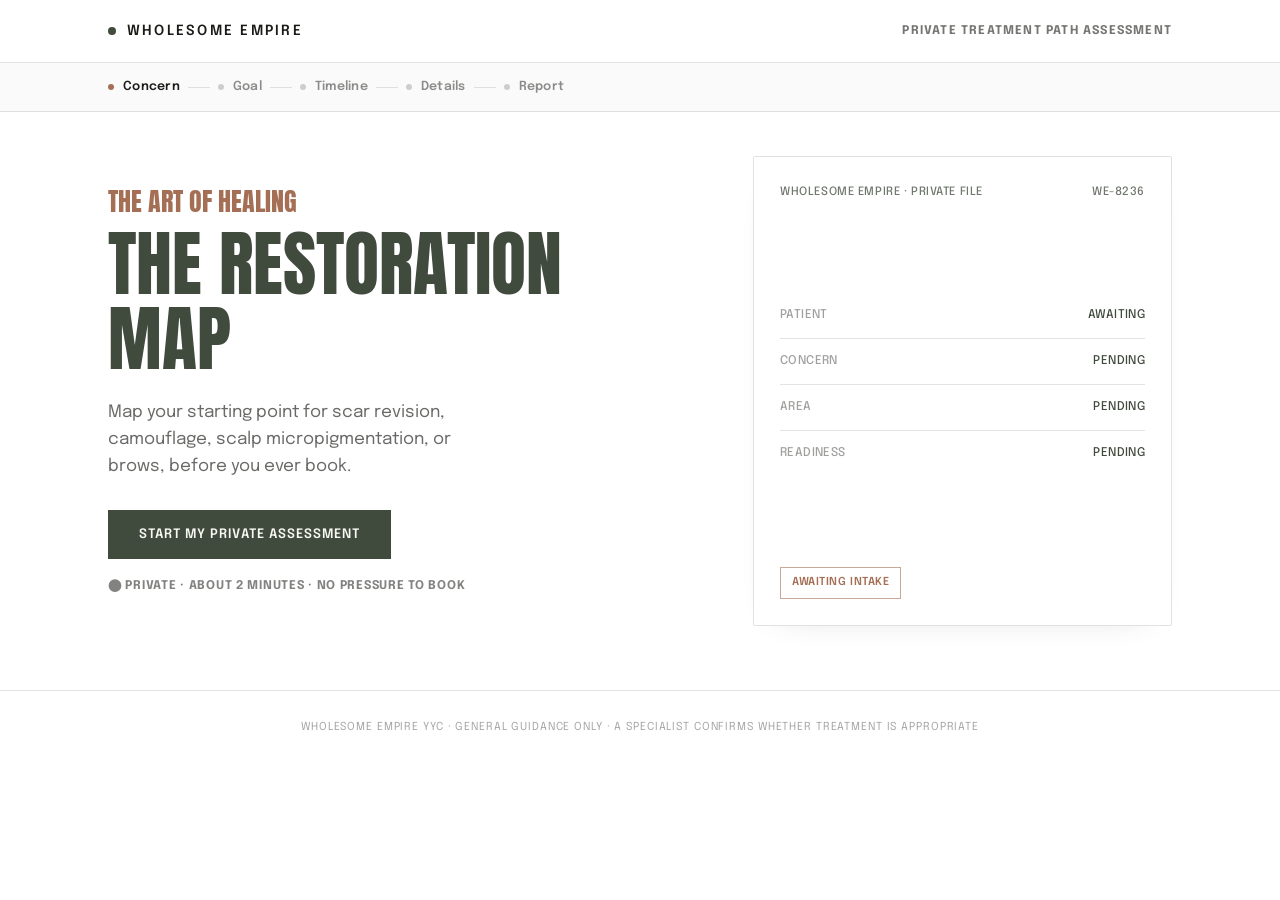
==== commit 844a39fd: "Add readiness track and step-by-step plan to the results Readiness moves to the top of the report as" ====
--- a/restoration-map/index.html
+++ b/restoration-map/index.html
@@ -209,6 +209,30 @@
 .rm-qs{ list-style:none; margin:6px 0 0; padding:0; display:grid; gap:11px; }
 .rm-qs li{ display:flex; align-items:flex-start; gap:11px; font-size:15px; line-height:1.5; color:var(--rm-charcoal); }
 .rm-qs li::before{ content:"?"; font-family:var(--rm-fmono); font-weight:700; color:var(--rm-clay); flex:none; }
+.rm-track{ list-style:none; margin:6px 0 24px; padding:0; display:grid; grid-template-columns:repeat(4,1fr); gap:6px; }
+.rm-track__s{ display:flex; flex-direction:column; gap:9px; }
+.rm-track__bar{ height:6px; background:rgba(27,27,24,.1); }
+.rm-track__s.is-done .rm-track__bar{ background:var(--rm-olive); opacity:.55; }
+.rm-track__s.is-now .rm-track__bar{ background:var(--rm-olive); }
+.rm-track__lab{ font-size:13.5px; font-weight:500; line-height:1.3; color:rgba(27,27,24,.45); }
+.rm-track__s.is-done .rm-track__lab{ color:rgba(64,74,61,.7); }
+.rm-track__s.is-now .rm-track__lab{ color:var(--rm-olive); font-weight:700; }
+.rm-track__here{ font-size:12.5px; font-weight:600; color:var(--rm-clay); margin-top:-5px; }
+.rm-ready__stage{ font-weight:600; font-size:clamp(22px,3vw,28px); line-height:1.2; letter-spacing:-.015em; color:var(--rm-charcoal); margin:0 0 8px; }
+.rm-forward{ margin:18px 0 0; padding:16px 18px; border-left:3px solid var(--rm-clay); background:rgba(164,111,85,.07); }
+.rm-forward__k{ font-size:13.5px; font-weight:700; color:var(--rm-clay); margin:0 0 4px; }
+.rm-forward__v{ font-size:15.5px; line-height:1.55; color:var(--rm-charcoal); margin:0; }
+.rm-plan{ list-style:none; margin:8px 0 0; padding:0; position:relative; }
+.rm-plan::before{ content:""; position:absolute; left:6px; top:12px; bottom:12px; width:2px; background:rgba(27,27,24,.1); }
+.rm-plan__s{ position:relative; display:flex; gap:18px; padding:0 0 22px; }
+.rm-plan__s:last-child{ padding-bottom:0; }
+.rm-plan__s > div{ flex:1; min-width:0; }
+.rm-plan__dot{ flex:none; position:relative; z-index:1; width:14px; height:14px; margin-top:5px; border-radius:50%; background:var(--rm-surface); border:2px solid rgba(64,74,61,.45); }
+.rm-plan__s.is-next .rm-plan__dot{ background:var(--rm-clay); border-color:var(--rm-clay); box-shadow:0 0 0 4px rgba(164,111,85,.16); }
+.rm-plan__t{ font-weight:600; font-size:17px; line-height:1.35; color:var(--rm-olive); margin:0 0 3px; }
+.rm-plan__tag{ margin-left:10px; font-size:13px; font-weight:600; color:var(--rm-clay); }
+.rm-plan__d{ font-size:15px; line-height:1.55; color:rgba(27,27,24,.72); margin:0; max-width:70ch; }
+@media(max-width:520px){ .rm-track__lab{ font-size:12px } .rm-track__here{ font-size:11px; white-space:nowrap } .rm-plan__tag{ display:block; margin:2px 0 0 } }
 .rm-ba{ margin:2px 0 0; }
 .rm-ba img{ display:block; width:100%; max-width:440px; height:auto; border-radius:10px; border:1px solid var(--rm-line); background:var(--rm-paper); }
 .rm-ba__cap{ font-family:var(--rm-fmono); font-size:12px; font-weight:700; letter-spacing:.05em; text-transform:uppercase; color:var(--rm-olive); margin:12px 0 0; }
@@ -295,6 +319,50 @@
   match:      { src: '/restoration-map/assets/ba/scars-arm.jpg',     w: 1000, h: 786,  alt: 'A recent stretch mark result at a Calgary clinic: softened and more even after treatment.', cap: 'A recent clinic result · before vs. after' },
 };
 const BA_NOTE = 'A recent result from Wholesome Empire. Individual results vary with skin type, the age of the mark, and the number of sessions.';
+// ---- readiness track + step-by-step plan ----
+const TRACK = ['Learning', 'Preparing', 'Reviewing', 'Ready to book'];
+const TRACK_IDX = { 'Education first': 0, 'Wait and prepare': 1, 'Photo review recommended': 2, 'Specialist review recommended': 2, 'Ready for consult': 3 };
+const FORWARD = {
+  'Education first': 'Knowing which treatment fits you. A read of the treatment page, or a free phone consult, moves you to the next stage.',
+  'Wait and prepare': 'Time. Once the area has stopped changing, healing or feeling sensitive, a photo review is your next step.',
+  'Photo review recommended': "A few clear photos. Once the clinic has seen the area, you'll know what's possible and can book with confidence.",
+  'Specialist review recommended': 'One conversation. Your answers have a few moving parts, and a short call with a specialist is the quickest way to a clear plan.',
+  'Ready for consult': 'Booking your consult. Your answers say the area is ready and you know what you want.',
+};
+const PLAN = {
+  scars: [
+    ['Free phone consult', 'A short, private call about your area and what you want to change.'],
+    ['Photo review', 'Send a few photos using the shot list below so the clinic can see the area properly.'],
+    ['Your treatment plan', 'The clinic recommends an approach for your skin and tells you how many sessions to expect.'],
+    ['First session', 'Treatment happens in a private room at the Calgary clinic.'],
+    ['Settle and review', "Your skin is given time to settle between sessions. The clinic's own results are photographed around six weeks after a session."],
+  ],
+  smp: [
+    ['Free phone consult', 'Talk through your hair loss, the look you want, and any previous treatments.'],
+    ['Photo review', 'Photos of your hairline, crown and sides help the clinic plan shape and density.'],
+    ['Your treatment plan', 'Hairline shape, density and shade are agreed before anything starts.'],
+    ['First session', 'The first layer of pigment goes in at the Calgary clinic.'],
+    ['Build the density', 'SMP is built up in layers, so plans often include more than one session. The clinic confirms yours on the call.'],
+  ],
+  brows: [
+    ['Free phone consult', 'Talk through your brows today and the look you want.'],
+    ['Shape and shade', 'Your shape and shade are mapped to your face before any pigment goes in.'],
+    ['Your brow session', 'Your brows are done in a private room at the Calgary clinic.'],
+    ['Heal and touch up', 'Brows soften as they heal, and a touch-up is a normal part of the process. The clinic confirms the timing.'],
+  ],
+  unsure: [
+    ['Free phone consult', 'A short, private call to work out which treatment suits you.'],
+    ['Your treatment match', 'The clinic points you to the option that fits your goals, and tells you honestly if one does not.'],
+    ['Photo review', 'If it helps, send a few photos so the clinic can see what you are working with.'],
+    ['Your plan', 'You leave with a clear plan, and book only when it feels right.'],
+  ],
+};
+function planFor(branch, stage) {
+  const steps = [...(PLAN[branch] || PLAN[branch + 's'] || PLAN.unsure)];
+  if (stage === 'Wait and prepare') steps.unshift(['Let the area settle', 'Give it time until it has stopped changing, healing or feeling sensitive. That is when the clinic can properly see what is possible.']);
+  if (stage === 'Education first') steps.unshift(['Learn your options', 'Read about the treatment that matches your answers, then book the free phone consult when you feel ready.']);
+  return steps;
+}
 const treatmentUrl = (fam) => CONFIG.treatmentUrls[fam] || CONFIG.site;
 function ctaHref(nextStepId, fam) {
   if (nextStepId === 'learn_more') return treatmentUrl(fam);
@@ -634,6 +702,9 @@
   const shot = REPORT.shotList[computed.checklistKey] || REPORT.shotList.unsure;
   const questions = REPORT.consultQuestions[fam] || REPORT.consultQuestions.match;
   const ba = BA[fam] || BA.match;
+  const stage = computed.readinessStage;
+  const trackIdx = TRACK_IDX[stage] ?? 2;
+  const plan = planFor(computed.branch, stage);
   const stageMeaning = REPORT.readinessMeaning[computed.readinessStage] || '';
   const step = REPORT.nextStep[computed.nextStepId] || REPORT.nextStep.photo_review;
   const told = personalSummary(answers);
@@ -662,14 +733,24 @@
           <p class="rm-path">${esc(computed.bestFitPath)}</p>
         </div>
         <div class="rm-block">
+          <p class="rm-sectitle">Where you are right now</p>
+          <ol class="rm-track" aria-label="Readiness stages">
+            ${TRACK.map((t, i) => `<li class="rm-track__s${i < trackIdx ? ' is-done' : i === trackIdx ? ' is-now' : ''}"${i === trackIdx ? ' aria-current="step"' : ''}><span class="rm-track__bar"></span><span class="rm-track__lab">${esc(t)}</span>${i === trackIdx ? '<span class="rm-track__here">You are here</span>' : ''}</li>`).join('')}
+          </ol>
+          <p class="rm-ready__stage">${esc(stage)}</p>
+          ${stageMeaning ? `<p class="rm-body">${esc(stageMeaning)}</p>` : ''}
+          ${FORWARD[stage] ? `<div class="rm-forward"><p class="rm-forward__k">What moves you forward</p><p class="rm-forward__v">${esc(FORWARD[stage])}</p></div>` : ''}
+        </div>
+        <div class="rm-block">
+          <p class="rm-sectitle">Your path, step by step</p>
+          <ol class="rm-plan">
+            ${plan.map(([t, d], i) => `<li class="rm-plan__s${i === 0 ? ' is-next' : ''}"><span class="rm-plan__dot"></span><div><p class="rm-plan__t">${esc(t)}${i === 0 ? '<span class="rm-plan__tag">Your next step</span>' : ''}</p><p class="rm-plan__d">${esc(d)}</p></div></li>`).join('')}
+          </ol>
+        </div>
+        <div class="rm-block">
           <p class="rm-sectitle">Why this path fits</p>
           ${told ? `<p class="rm-body">${esc(told)}</p>` : ''}
           <p class="rm-body" style="margin-top:${told ? '12px' : '0'}">${esc(logic)}</p>
-        </div>
-        <div class="rm-block">
-          <p class="rm-sectitle">Your readiness stage</p>
-          <span class="rm-badge" data-b="${esc(computed.readinessStage)}">${esc(computed.readinessStage)}</span>
-          ${stageMeaning ? `<p class="rm-body" style="margin-top:14px">${esc(stageMeaning)}</p>` : ''}
         </div>
         ${fear ? `<div class="rm-block"><div class="rm-fear"><p class="rm-sectitle">About what's holding you back</p><p>${esc(fear)}</p></div></div>` : ''}
         <div class="rm-block">
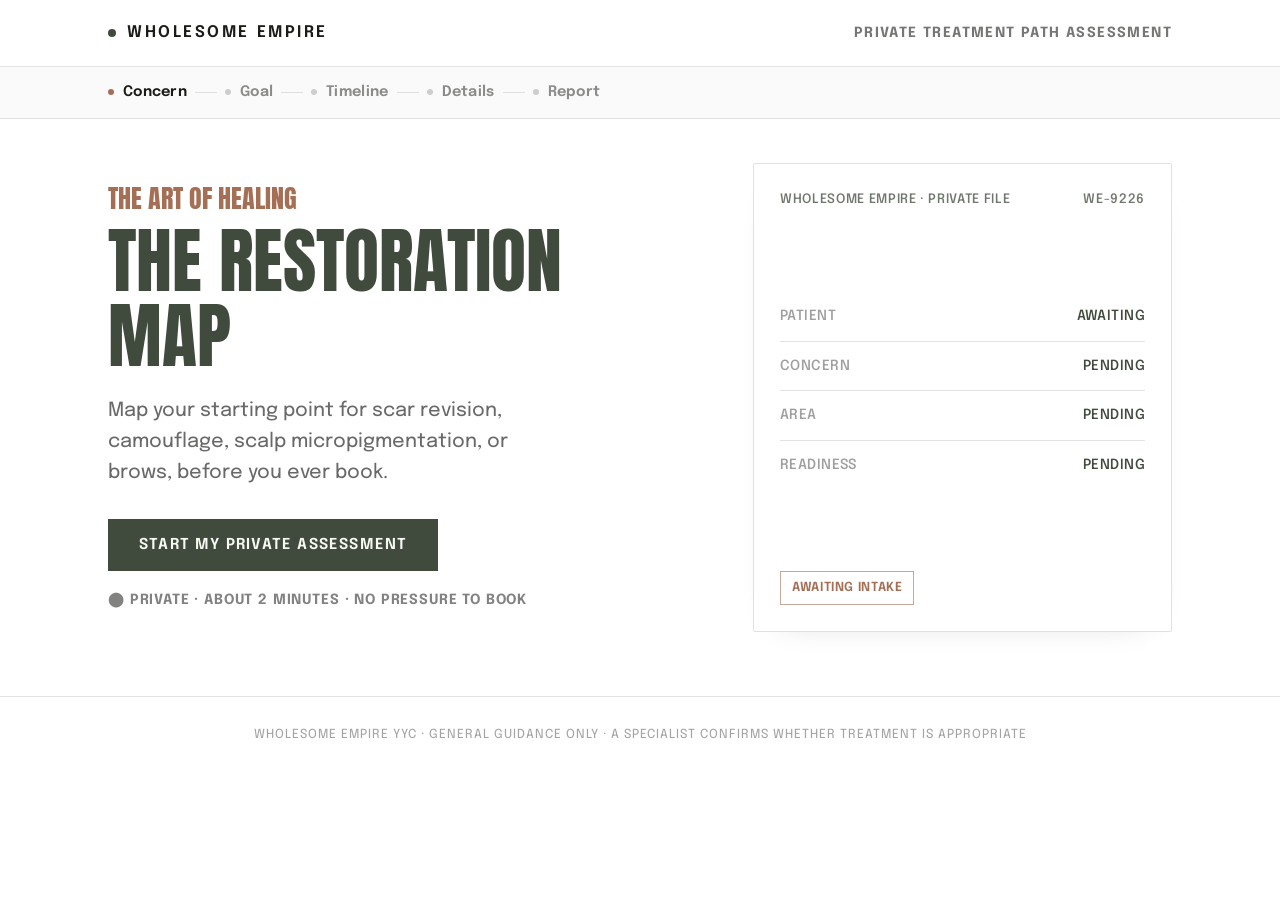
==== commit 357a2f43: "Replace the dead prep-guide link, add a closing consult CTA, enlarge body text The wait-and-prepare " ====
--- a/restoration-map/index.html
+++ b/restoration-map/index.html
@@ -8,7 +8,7 @@
 <meta name="robots" content="index,follow" />
 <link rel="preconnect" href="https://fonts.googleapis.com" />
 <link rel="preconnect" href="https://fonts.gstatic.com" crossorigin />
-<link href="https://fonts.googleapis.com/css2?family=Anton&family=Epilogue:wght@400;500;600;700&display=swap" rel="stylesheet" />
+<link href="https://fonts.googleapis.com/css2?family=Anton&family=Epilogue:wght@300..800&display=swap" rel="stylesheet" />
 <style>
 /* ==========================================================================
    THE RESTORATION MAP — Wholesome Empire YYC (design concept B)
@@ -31,7 +31,7 @@
 }
 *{box-sizing:border-box}
 html,body{margin:0;padding:0}
-body{ background:var(--rm-bg); color:var(--rm-charcoal); font-family:var(--rm-fbody); font-size:16px; line-height:1.6; -webkit-font-smoothing:antialiased; }
+body{ background:var(--rm-bg); color:var(--rm-charcoal); font-family:var(--rm-fbody); font-weight:450; font-size:18.5px; line-height:1.6; -webkit-font-smoothing:antialiased; }
 img{max-width:100%;display:block}
 button{font-family:inherit}
 
@@ -42,22 +42,22 @@
 /* --- header (black editorial) ------------------------------------------- */
 .rm-head{ position:relative; z-index:3; border-bottom:1px solid var(--rm-line-dark); }
 .rm-head__in{ max-width:var(--rm-maxw); margin:0 auto; padding:20px 28px; display:flex; align-items:center; justify-content:space-between; gap:16px; }
-.rm-brand{ display:flex; align-items:center; gap:11px; font-family:var(--rm-flabel); font-weight:600; letter-spacing:.16em; text-transform:uppercase; font-size:14px; color:var(--rm-charcoal); text-decoration:none; }
+.rm-brand{ display:flex; align-items:center; gap:11px; font-family:var(--rm-flabel); font-weight:650; letter-spacing:.16em; text-transform:uppercase; font-size:16px; color:var(--rm-charcoal); text-decoration:none; }
 .rm-brand .dot{ width:8px;height:8px;border-radius:50%;background:var(--rm-olive); }
-.rm-head__meta{ font-family:var(--rm-fmono); font-weight:700; font-size:12px; letter-spacing:.1em; text-transform:uppercase; color:rgba(27,27,24,.6); }
+.rm-head__meta{ font-family:var(--rm-fmono); font-weight:700; font-size:14px; letter-spacing:.1em; text-transform:uppercase; color:rgba(27,27,24,.6); }
 @media(max-width:640px){ .rm-head__meta{ display:none } }
 
 /* --- map strip (progress) ----------------------------------------------- */
 .rm-strip{ position:relative; z-index:3; border-bottom:1px solid var(--rm-line-dark); background:rgba(27,27,24,.02); }
 .rm-strip__in{ max-width:var(--rm-maxw); margin:0 auto; padding:14px 28px; display:flex; align-items:center; gap:8px; overflow-x:auto; }
-.rm-step{ display:flex; align-items:center; gap:9px; font-family:var(--rm-flabel); font-weight:600; font-size:12.5px; letter-spacing:.02em; color:rgba(27,27,24,.5); white-space:nowrap; }
+.rm-step{ display:flex; align-items:center; gap:9px; font-family:var(--rm-flabel); font-weight:650; font-size:14.5px; letter-spacing:.02em; color:rgba(27,27,24,.5); white-space:nowrap; }
 .rm-step__dot{ width:6px; height:6px; border-radius:50%; background:currentColor; opacity:.4; flex:none; }
 .rm-step.is-active .rm-step__dot{ opacity:1; background:var(--rm-clay); }
 .rm-step.is-active{ color:var(--rm-charcoal); }
 .rm-step.is-done{ color:var(--rm-olive); }
 .rm-step .tick{ color:var(--rm-olive); }
 .rm-step__sep{ flex:none; width:22px; height:1px; background:var(--rm-line-dark); }
-@media(max-width:640px){ .rm-strip__in{ padding:12px 20px } .rm-step__sep{ width:12px } .rm-step{ font-size:10px } }
+@media(max-width:640px){ .rm-strip__in{ padding:12px 20px } .rm-step__sep{ width:12px } .rm-step{ font-size:11.5px } }
 
 /* --- layout shell -------------------------------------------------------- */
 .rm-main{ position:relative; z-index:2; max-width:var(--rm-maxw); margin:0 auto; padding:0 28px; }
@@ -71,32 +71,32 @@
 @media(prefers-reduced-motion:reduce){ .rm-stage,.rm-card,.rm-stagger>*{animation:none!important} }
 
 /* --- eyebrow / headings -------------------------------------------------- */
-.rm-eyebrow{ font-family:var(--rm-flabel); font-weight:700; font-size:13px; letter-spacing:.02em; color:var(--rm-clay); margin:0 0 16px; }
+.rm-eyebrow{ font-family:var(--rm-flabel); font-weight:700; font-size:15px; letter-spacing:.02em; color:var(--rm-clay); margin:0 0 16px; }
 .rm-kicker{ font-family:var(--rm-fdisplay); font-weight:400; font-size:clamp(18px,2.6vw,26px); line-height:1.2; letter-spacing:normal; text-transform:uppercase; color:var(--rm-clay); margin:0 0 10px; }
 .rm-h1{ font-family:var(--rm-fdisplay); font-weight:400; font-size:clamp(40px,6.6vw,72px); line-height:1.04; letter-spacing:normal; text-transform:uppercase; color:var(--rm-olive); margin:0 0 22px; }
 .rm-h2{ font-family:var(--rm-fbody); font-weight:500; font-size:clamp(24px,3.4vw,34px); line-height:1.22; letter-spacing:-.012em; color:var(--rm-olive); margin:0 0 12px; }
-.rm-sub{ color:rgba(27,27,24,.66); font-size:17px; line-height:1.6; max-width:40ch; margin:0 0 30px; }
-.rm-help{ font-family:var(--rm-flabel); font-weight:600; font-size:14px; letter-spacing:.01em; color:rgba(27,27,24,.6); margin:0 0 26px; }
+.rm-sub{ color:rgba(27,27,24,.66); font-size:19.5px; line-height:1.6; max-width:40ch; margin:0 0 30px; }
+.rm-help{ font-family:var(--rm-flabel); font-weight:650; font-size:16px; letter-spacing:.01em; color:rgba(27,27,24,.6); margin:0 0 26px; }
 
 /* --- welcome ------------------------------------------------------------- */
 .rm-welcome{ display:grid; grid-template-columns:1.3fr .9fr; gap:40px; align-items:center; }
 @media(max-width:860px){ .rm-welcome{ grid-template-columns:1fr; gap:26px } }
 .rm-filecard{ position:relative; border:1px solid var(--rm-line); border-radius:2px; background:var(--rm-surface); padding:26px; overflow:hidden; aspect-ratio:1/1.12; display:flex; flex-direction:column; justify-content:space-between; box-shadow:0 12px 34px -30px rgba(27,27,24,.3); }
-.rm-filecard__tag{ font-family:var(--rm-flabel); font-weight:500; font-size:11.5px; letter-spacing:.05em; text-transform:uppercase; color:rgba(64,74,61,.75); }
+.rm-filecard__tag{ font-family:var(--rm-flabel); font-weight:550; font-size:13px; letter-spacing:.05em; text-transform:uppercase; color:rgba(64,74,61,.75); }
 .rm-filecard__top{ display:flex; justify-content:space-between; gap:12px; }
 .rm-filerows{ display:flex; flex-direction:column; margin:auto 0; }
-.rm-filerow{ display:flex; justify-content:space-between; align-items:baseline; gap:16px; padding:13px 0; border-bottom:1px solid var(--rm-line-dark); font-family:var(--rm-flabel); font-weight:500; font-size:12px; letter-spacing:.03em; text-transform:uppercase; }
+.rm-filerow{ display:flex; justify-content:space-between; align-items:baseline; gap:16px; padding:13px 0; border-bottom:1px solid var(--rm-line-dark); font-family:var(--rm-flabel); font-weight:550; font-size:14px; letter-spacing:.03em; text-transform:uppercase; }
 .rm-filerow:last-child{ border-bottom:none; }
 .rm-filerow>span:first-child{ color:rgba(27,27,24,.42); }
 .rm-filerow>span:last-child{ color:var(--rm-olive); }
-.rm-filestamp{ align-self:flex-start; font-family:var(--rm-flabel); font-weight:600; font-size:11px; letter-spacing:.05em; text-transform:uppercase; color:var(--rm-clay); border:1px solid rgba(164,111,85,.6); border-radius:0; padding:6px 11px; }
-.rm-btn{ font-family:var(--rm-flabel); font-weight:600; letter-spacing:.08em; text-transform:uppercase; font-size:13px; cursor:pointer; border:1px solid var(--rm-line-2); border-radius:0; padding:17px 30px; background:var(--rm-surface); color:var(--rm-ink); transition:background 180ms var(--rm-ease), transform 120ms var(--rm-ease); display:inline-flex; align-items:center; gap:12px; text-decoration:none; }
+.rm-filestamp{ align-self:flex-start; font-family:var(--rm-flabel); font-weight:650; font-size:12.5px; letter-spacing:.05em; text-transform:uppercase; color:var(--rm-clay); border:1px solid rgba(164,111,85,.6); border-radius:0; padding:6px 11px; }
+.rm-btn{ font-family:var(--rm-flabel); font-weight:650; letter-spacing:.08em; text-transform:uppercase; font-size:15px; cursor:pointer; border:1px solid var(--rm-line-2); border-radius:0; padding:17px 30px; background:var(--rm-surface); color:var(--rm-ink); transition:background 180ms var(--rm-ease), transform 120ms var(--rm-ease); display:inline-flex; align-items:center; gap:12px; text-decoration:none; }
 .rm-btn:hover{ background:var(--rm-sage); }
 .rm-btn:active{ transform:translateY(1px); }
 .rm-btn--olive{ background:var(--rm-olive); color:var(--rm-white); border-color:var(--rm-olive); }
 .rm-btn--olive:hover{ background:#4a5744; }
 .rm-btn--full{ width:100%; justify-content:center; }
-.rm-privacy{ display:flex; align-items:center; gap:8px; font-family:var(--rm-fmono); font-weight:700; font-size:12px; letter-spacing:.06em; text-transform:uppercase; color:rgba(27,27,24,.55); margin:18px 0 0; }
+.rm-privacy{ display:flex; align-items:center; gap:8px; font-family:var(--rm-fmono); font-weight:700; font-size:14px; letter-spacing:.06em; text-transform:uppercase; color:rgba(27,27,24,.55); margin:18px 0 0; }
 
 /* --- path cards ---------------------------------------------------------- */
 .rm-cards{ display:flex; flex-direction:column; gap:12px; }
@@ -107,11 +107,11 @@
 .rm-pathcard:focus-visible{ outline:2px solid var(--rm-olive); outline-offset:2px; }
 .rm-pathcard.is-selected{ border-color:var(--rm-olive); box-shadow:inset 0 0 0 1px var(--rm-olive); background:#f0ede5; }
 .rm-pathcard__n{ display:none; }
-.rm-pathcard__t{ font-family:var(--rm-fbody); font-weight:500; font-size:17px; line-height:1.38; letter-spacing:0; margin:3px 0 0; color:var(--rm-charcoal); }
-.rm-pathcard__d{ font-size:13.5px; line-height:1.5; color:rgba(27,27,24,.62); margin:7px 0 0; }
+.rm-pathcard__t{ font-family:var(--rm-fbody); font-weight:550; font-size:19.5px; line-height:1.38; letter-spacing:0; margin:3px 0 0; color:var(--rm-charcoal); }
+.rm-pathcard__d{ font-size:15.5px; line-height:1.5; color:rgba(27,27,24,.62); margin:7px 0 0; }
 .rm-pathcard__lines{ position:absolute; right:-30px; top:-20px; width:170px; height:170px; opacity:0; transition:opacity 320ms var(--rm-ease); pointer-events:none; }
 .rm-pathcard.is-selected .rm-pathcard__lines{ opacity:.18; }
-.rm-stamp{ position:absolute; top:14px; right:14px; font-family:var(--rm-fmono); font-weight:700; font-size:10px; letter-spacing:.12em; text-transform:uppercase; color:var(--rm-olive); border:1.5px solid var(--rm-olive); border-radius:3px; padding:4px 8px; transform:rotate(-4deg) scale(.6); opacity:0; transition:all 260ms var(--rm-ease); }
+.rm-stamp{ position:absolute; top:14px; right:14px; font-family:var(--rm-fmono); font-weight:700; font-size:11.5px; letter-spacing:.12em; text-transform:uppercase; color:var(--rm-olive); border:1.5px solid var(--rm-olive); border-radius:3px; padding:4px 8px; transform:rotate(-4deg) scale(.6); opacity:0; transition:all 260ms var(--rm-ease); }
 .rm-pathcard.is-selected .rm-stamp{ opacity:1; transform:rotate(-4deg) scale(1); }
 /* multi-select cards (area picker) */
 .rm-pathcard--multi{ padding-right:54px; }
@@ -130,22 +130,22 @@
 .rm-vt-dot{ flex:none; width:22px; height:22px; border-radius:50%; background:var(--rm-surface); border:2px solid rgba(27,27,24,.32); transition:all 200ms var(--rm-ease); }
 .rm-vt-node:hover .rm-vt-dot{ border-color:var(--rm-olive); }
 .rm-vt-node.is-selected .rm-vt-dot{ background:var(--rm-olive); border-color:var(--rm-olive); }
-.rm-vt-lab{ font-family:var(--rm-fbody); font-weight:500; font-size:17px; letter-spacing:.005em; color:rgba(27,27,24,.78); line-height:1.3; }
+.rm-vt-lab{ font-family:var(--rm-fbody); font-weight:550; font-size:19.5px; letter-spacing:.005em; color:rgba(27,27,24,.78); line-height:1.3; }
 .rm-vt-node:hover .rm-vt-lab, .rm-vt-node.is-selected .rm-vt-lab{ color:var(--rm-olive); }
-@media(max-width:640px){ .rm-vt-lab{ font-size:14px } }
+@media(max-width:640px){ .rm-vt-lab{ font-size:16px } }
 
 /* --- map so far (sidebar / drawer) -------------------------------------- */
 .rm-map{ position:sticky; top:20px; border:1px solid var(--rm-line); border-radius:8px; background:var(--rm-surface); overflow:hidden; }
-.rm-map>summary{ list-style:none; cursor:default; padding:16px 20px; font-family:var(--rm-flabel); font-weight:600; font-size:12px; letter-spacing:.12em; text-transform:uppercase; color:var(--rm-olive); border-bottom:1px solid var(--rm-line); display:flex; align-items:center; justify-content:space-between; }
+.rm-map>summary{ list-style:none; cursor:default; padding:16px 20px; font-family:var(--rm-flabel); font-weight:650; font-size:14px; letter-spacing:.12em; text-transform:uppercase; color:var(--rm-olive); border-bottom:1px solid var(--rm-line); display:flex; align-items:center; justify-content:space-between; }
 .rm-map>summary::-webkit-details-marker{ display:none; }
 .rm-map__caret{ display:none; }
 .rm-map__body{ padding:6px 20px 18px; }
 .rm-maprow{ padding:13px 0; border-bottom:1px solid var(--rm-line-dark); animation:rm-rise 400ms var(--rm-ease) both; }
 .rm-maprow:last-child{ border-bottom:none; }
-.rm-maprow__k{ font-family:var(--rm-fmono); font-weight:700; font-size:11.5px; letter-spacing:.1em; text-transform:uppercase; color:rgba(27,27,24,.55); }
-.rm-maprow__v{ font-size:14.5px; color:var(--rm-charcoal); margin-top:3px; line-height:1.35; }
-.rm-maprow__v.olive{ color:var(--rm-olive); font-family:var(--rm-fbody); font-weight:500; font-size:15px; letter-spacing:0; }
-.rm-map__empty{ font-size:13px; color:rgba(27,27,24,.4); padding:10px 0; }
+.rm-maprow__k{ font-family:var(--rm-fmono); font-weight:700; font-size:13px; letter-spacing:.1em; text-transform:uppercase; color:rgba(27,27,24,.55); }
+.rm-maprow__v{ font-size:16.5px; color:var(--rm-charcoal); margin-top:3px; line-height:1.35; }
+.rm-maprow__v.olive{ color:var(--rm-olive); font-family:var(--rm-fbody); font-weight:550; font-size:17.5px; letter-spacing:0; }
+.rm-map__empty{ font-size:15px; color:rgba(27,27,24,.4); padding:10px 0; }
 @media(max-width:860px){
   .rm-map{ position:static; order:2; margin-top:6px; }
   .rm-map>summary{ cursor:pointer; }
@@ -155,43 +155,43 @@
 
 /* --- contact ------------------------------------------------------------- */
 .rm-field{ margin:0 0 16px; }
-.rm-label{ display:block; font-family:var(--rm-fmono); font-weight:700; font-size:12px; letter-spacing:.08em; text-transform:uppercase; color:rgba(27,27,24,.68); margin:0 0 7px; }
-.rm-input{ width:100%; padding:14px 16px; font-size:16px; font-family:inherit; color:var(--rm-charcoal); background:var(--rm-surface); border:1px solid var(--rm-line-2); border-radius:6px; }
+.rm-label{ display:block; font-family:var(--rm-fmono); font-weight:700; font-size:14px; letter-spacing:.08em; text-transform:uppercase; color:rgba(27,27,24,.68); margin:0 0 7px; }
+.rm-input{ width:100%; padding:14px 16px; font-size:18.5px; font-family:inherit; color:var(--rm-charcoal); background:var(--rm-surface); border:1px solid var(--rm-line-2); border-radius:6px; }
 .rm-input:focus{ outline:none; border-color:var(--rm-olive); }
 .rm-check{ display:flex; align-items:flex-start; gap:11px; margin:8px 0; cursor:pointer; }
 .rm-check input{ margin-top:3px; width:17px;height:17px; accent-color:var(--rm-olive); flex:none; }
-.rm-check span{ font-size:13.5px; color:rgba(27,27,24,.72); line-height:1.5; }
-.rm-err{ color:#e0a08b; font-size:13px; min-height:1px; margin:6px 0 0; }
+.rm-check span{ font-size:15.5px; color:rgba(27,27,24,.72); line-height:1.5; }
+.rm-err{ color:#e0a08b; font-size:15px; min-height:1px; margin:6px 0 0; }
 
 /* --- building transition ------------------------------------------------- */
 .rm-building{ min-height:56vh; display:flex; flex-direction:column; justify-content:center; align-items:flex-start; }
 .rm-building__t{ font-family:var(--rm-fmono); font-size:12px; letter-spacing:.16em; text-transform:uppercase; color:var(--rm-clay); margin:0 0 22px; }
-.rm-building__step{ font-family:var(--rm-fbody); font-weight:500; font-size:clamp(18px,2.6vw,22px); color:rgba(27,27,24,.3); margin:0 0 12px; transition:color 400ms var(--rm-ease); display:flex; align-items:center; gap:14px; }
+.rm-building__step{ font-family:var(--rm-fbody); font-weight:550; font-size:clamp(18px,2.6vw,22px); color:rgba(27,27,24,.3); margin:0 0 12px; transition:color 400ms var(--rm-ease); display:flex; align-items:center; gap:14px; }
 .rm-building__step.is-on{ color:var(--rm-olive); }
-.rm-building__step .tick{ color:var(--rm-olive); font-family:var(--rm-fmono); font-size:16px; opacity:0; transition:opacity 300ms var(--rm-ease); }
+.rm-building__step .tick{ color:var(--rm-olive); font-family:var(--rm-fmono); font-size:18.5px; opacity:0; transition:opacity 300ms var(--rm-ease); }
 .rm-building__step.is-on .tick{ opacity:1; }
 
 /* --- report (warm clinic file) ------------------------------------------ */
 .rm-report{ background:var(--rm-surface); color:var(--rm-charcoal); border:1px solid var(--rm-line); border-radius:10px; overflow:hidden; box-shadow:0 30px 70px -48px rgba(27,27,24,.4); animation:rm-in 520ms var(--rm-ease) both; }
 .rm-report__head{ position:relative; background:#EBEFE6; color:var(--rm-charcoal); border-bottom:1px solid var(--rm-line); padding:32px 34px; overflow:hidden; }
 .rm-report__lines{ position:absolute; inset:0; opacity:.14; pointer-events:none; }
-.rm-report__ey{ font-family:var(--rm-flabel); font-weight:600; font-size:12px; letter-spacing:.14em; text-transform:uppercase; color:var(--rm-olive); position:relative; }
+.rm-report__ey{ font-family:var(--rm-flabel); font-weight:650; font-size:14px; letter-spacing:.14em; text-transform:uppercase; color:var(--rm-olive); position:relative; }
 .rm-report__ttl{ font-family:var(--rm-fbody); font-weight:500; font-size:clamp(30px,4.6vw,44px); line-height:1.12; letter-spacing:-.02em; color:var(--rm-olive); margin:8px 0 16px; position:relative; }
 .rm-report__ids{ display:flex; gap:26px; flex-wrap:wrap; position:relative; }
-.rm-report__id{ font-family:var(--rm-fmono); font-weight:700; font-size:12px; letter-spacing:.07em; text-transform:uppercase; color:rgba(27,27,24,.68); }
-.rm-report__id b{ color:var(--rm-charcoal); font-weight:600; }
+.rm-report__id{ font-family:var(--rm-fmono); font-weight:700; font-size:14px; letter-spacing:.07em; text-transform:uppercase; color:rgba(27,27,24,.68); }
+.rm-report__id b{ color:var(--rm-charcoal); font-weight:650; }
 .rm-report__body{ padding:30px 34px 36px; }
 @media(max-width:560px){ .rm-report__head,.rm-report__body{ padding-left:22px; padding-right:22px } }
 
 .rm-block{ padding:24px 0; border-top:1px solid var(--rm-line); }
 .rm-block:first-child{ border-top:none; padding-top:8px; }
-.rm-mono{ font-family:var(--rm-flabel); font-weight:700; font-size:13px; letter-spacing:.01em; color:var(--rm-olive); margin:0 0 10px; }
+.rm-mono{ font-family:var(--rm-flabel); font-weight:700; font-size:15px; letter-spacing:.01em; color:var(--rm-olive); margin:0 0 10px; }
 .rm-sectitle{ font-family:var(--rm-fbody); font-weight:600; font-size:clamp(20px,2.6vw,25px); line-height:1.28; letter-spacing:-.01em; color:var(--rm-olive); margin:0 0 14px; }
 .rm-fear .rm-sectitle{ color:var(--rm-olive); font-size:clamp(19px,2.4vw,23px); line-height:1.28; }
 .rm-mono b{ color:var(--rm-charcoal); font-weight:700; }
 .rm-path{ font-family:var(--rm-fbody); font-weight:600; font-size:clamp(22px,3vw,29px); line-height:1.22; letter-spacing:-.015em; color:var(--rm-olive); margin:0; }
-.rm-body{ font-size:15.5px; line-height:1.66; color:rgba(27,27,24,.82); margin:0; }
-.rm-badge{ display:inline-flex; align-items:center; gap:9px; font-family:var(--rm-flabel); font-weight:600; font-size:12.5px; letter-spacing:.1em; text-transform:uppercase; padding:8px 14px; border-radius:0; border:1.5px solid; }
+.rm-body{ font-size:18px; line-height:1.66; color:rgba(27,27,24,.82); margin:0; }
+.rm-badge{ display:inline-flex; align-items:center; gap:9px; font-family:var(--rm-flabel); font-weight:650; font-size:14.5px; letter-spacing:.1em; text-transform:uppercase; padding:8px 14px; border-radius:0; border:1.5px solid; }
 .rm-badge[data-b="Ready for consult"]{ color:var(--rm-olive); border-color:var(--rm-olive); background:var(--rm-sage); }
 .rm-badge[data-b="Photo review recommended"]{ color:var(--rm-white); border-color:var(--rm-charcoal); background:var(--rm-charcoal); }
 .rm-badge[data-b="Wait and prepare"]{ color:#5a3a29; border-color:var(--rm-clay); background:#eaddd4; }
@@ -199,29 +199,29 @@
 .rm-badge[data-b="Education first"]{ color:#3a3a35; border-color:#9a978d; background:var(--rm-grey); }
 .rm-checkgrid{ display:grid; grid-template-columns:1fr 1fr; gap:10px 22px; margin:4px 0 0; }
 @media(max-width:520px){ .rm-checkgrid{ grid-template-columns:1fr } }
-.rm-checkgrid li{ list-style:none; display:flex; align-items:flex-start; gap:10px; font-size:14.5px; color:var(--rm-charcoal); }
+.rm-checkgrid li{ list-style:none; display:flex; align-items:flex-start; gap:10px; font-size:16.5px; color:var(--rm-charcoal); }
 .rm-checkgrid li::before{ content:"✓"; color:var(--rm-olive); font-weight:700; }
 .rm-prep{ list-style:none; margin:4px 0 0; padding:0; display:grid; gap:11px; }
-.rm-prep li{ display:flex; align-items:flex-start; gap:12px; font-size:15px; color:var(--rm-charcoal); }
+.rm-prep li{ display:flex; align-items:flex-start; gap:12px; font-size:17.5px; color:var(--rm-charcoal); }
 .rm-prep li::before{ content:""; flex:none; width:15px; height:15px; margin-top:2px; border:1.5px solid var(--rm-olive); border-radius:3px; }
-.rm-report__sub{ font-family:var(--rm-fbody); font-size:15px; color:rgba(27,27,24,.72); margin:0 0 18px; max-width:46ch; position:relative; }
-.rm-body b{ color:var(--rm-charcoal); font-weight:600; }
+.rm-report__sub{ font-family:var(--rm-fbody); font-size:17.5px; color:rgba(27,27,24,.72); margin:0 0 18px; max-width:46ch; position:relative; }
+.rm-body b{ color:var(--rm-charcoal); font-weight:650; }
 .rm-qs{ list-style:none; margin:6px 0 0; padding:0; display:grid; gap:11px; }
-.rm-qs li{ display:flex; align-items:flex-start; gap:11px; font-size:15px; line-height:1.5; color:var(--rm-charcoal); }
+.rm-qs li{ display:flex; align-items:flex-start; gap:11px; font-size:17.5px; line-height:1.5; color:var(--rm-charcoal); }
 .rm-qs li::before{ content:"?"; font-family:var(--rm-fmono); font-weight:700; color:var(--rm-clay); flex:none; }
 .rm-track{ list-style:none; margin:6px 0 24px; padding:0; display:grid; grid-template-columns:repeat(4,1fr); gap:6px; }
 .rm-track__s{ display:flex; flex-direction:column; gap:9px; }
 .rm-track__bar{ height:6px; background:rgba(27,27,24,.1); }
 .rm-track__s.is-done .rm-track__bar{ background:var(--rm-olive); opacity:.55; }
 .rm-track__s.is-now .rm-track__bar{ background:var(--rm-olive); }
-.rm-track__lab{ font-size:13.5px; font-weight:500; line-height:1.3; color:rgba(27,27,24,.45); }
+.rm-track__lab{ font-size:15.5px; font-weight:550; line-height:1.3; color:rgba(27,27,24,.45); }
 .rm-track__s.is-done .rm-track__lab{ color:rgba(64,74,61,.7); }
 .rm-track__s.is-now .rm-track__lab{ color:var(--rm-olive); font-weight:700; }
-.rm-track__here{ font-size:12.5px; font-weight:600; color:var(--rm-clay); margin-top:-5px; }
+.rm-track__here{ font-size:14.5px; font-weight:650; color:var(--rm-clay); margin-top:-5px; }
 .rm-ready__stage{ font-weight:600; font-size:clamp(22px,3vw,28px); line-height:1.2; letter-spacing:-.015em; color:var(--rm-charcoal); margin:0 0 8px; }
 .rm-forward{ margin:18px 0 0; padding:16px 18px; border-left:3px solid var(--rm-clay); background:rgba(164,111,85,.07); }
-.rm-forward__k{ font-size:13.5px; font-weight:700; color:var(--rm-clay); margin:0 0 4px; }
-.rm-forward__v{ font-size:15.5px; line-height:1.55; color:var(--rm-charcoal); margin:0; }
+.rm-forward__k{ font-size:15.5px; font-weight:700; color:var(--rm-clay); margin:0 0 4px; }
+.rm-forward__v{ font-size:18px; line-height:1.55; color:var(--rm-charcoal); margin:0; }
 .rm-plan{ list-style:none; margin:8px 0 0; padding:0; position:relative; }
 .rm-plan::before{ content:""; position:absolute; left:6px; top:12px; bottom:12px; width:2px; background:rgba(27,27,24,.1); }
 .rm-plan__s{ position:relative; display:flex; gap:18px; padding:0 0 22px; }
@@ -229,41 +229,44 @@
 .rm-plan__s > div{ flex:1; min-width:0; }
 .rm-plan__dot{ flex:none; position:relative; z-index:1; width:14px; height:14px; margin-top:5px; border-radius:50%; background:var(--rm-surface); border:2px solid rgba(64,74,61,.45); }
 .rm-plan__s.is-next .rm-plan__dot{ background:var(--rm-clay); border-color:var(--rm-clay); box-shadow:0 0 0 4px rgba(164,111,85,.16); }
-.rm-plan__t{ font-weight:600; font-size:17px; line-height:1.35; color:var(--rm-olive); margin:0 0 3px; }
-.rm-plan__tag{ margin-left:10px; font-size:13px; font-weight:600; color:var(--rm-clay); }
-.rm-plan__d{ font-size:15px; line-height:1.55; color:rgba(27,27,24,.72); margin:0; max-width:70ch; }
-@media(max-width:520px){ .rm-track__lab{ font-size:12px } .rm-track__here{ font-size:11px; white-space:nowrap } .rm-plan__tag{ display:block; margin:2px 0 0 } }
+.rm-plan__t{ font-weight:650; font-size:19.5px; line-height:1.35; color:var(--rm-olive); margin:0 0 3px; }
+.rm-plan__tag{ margin-left:10px; font-size:15px; font-weight:650; color:var(--rm-clay); }
+.rm-plan__d{ font-size:17.5px; line-height:1.55; color:rgba(27,27,24,.72); margin:0; max-width:70ch; }
+@media(max-width:520px){ .rm-track__lab{ font-size:14px } .rm-track__here{ font-size:12.5px; white-space:nowrap } .rm-plan__tag{ display:block; margin:2px 0 0 } }
+.rm-endcta .rm-body{ margin:0 0 20px; }
+@media(max-width:640px){ .rm-endcta .rm-btn{ width:100%; justify-content:center; } .rm-btn{ font-size:14px; letter-spacing:.05em; padding:17px 16px; text-align:center; } }
 .rm-ba{ margin:2px 0 0; }
 .rm-ba img{ display:block; width:100%; max-width:440px; height:auto; border-radius:10px; border:1px solid var(--rm-line); background:var(--rm-paper); }
-.rm-ba__cap{ font-family:var(--rm-fmono); font-size:12px; font-weight:700; letter-spacing:.05em; text-transform:uppercase; color:var(--rm-olive); margin:12px 0 0; }
-.rm-ba__note{ font-size:13px; line-height:1.5; color:rgba(27,27,24,.6); margin:7px 0 0; max-width:48ch; }
-.rm-next{ background:var(--rm-olive); color:var(--rm-white); border-radius:10px; padding:26px 26px; }
+.rm-ba__cap{ font-family:var(--rm-fmono); font-size:14px; font-weight:700; letter-spacing:.05em; text-transform:uppercase; color:var(--rm-olive); margin:12px 0 0; }
+.rm-ba__note{ font-size:15px; line-height:1.5; color:rgba(27,27,24,.6); margin:7px 0 0; max-width:48ch; }
+.rm-next{ background:var(--rm-olive); color:var(--rm-white); border-radius:2px; padding:26px 26px; }
+@media(max-width:640px){ .rm-next{ padding:22px 14px; } .rm-next .rm-btn{ letter-spacing:.03em; padding:17px 10px; } }
 .rm-next .rm-mono{ color:rgba(246,243,238,.6); }
 .rm-next .rm-mono b{ color:var(--rm-white); }
 .rm-next__h{ font-family:var(--rm-fbody); font-weight:600; font-size:23px; line-height:1.25; letter-spacing:-.01em; color:var(--rm-white); margin:0 0 7px; }
-.rm-next__d{ font-size:14.5px; color:rgba(246,243,238,.78); margin:0 0 18px; }
+.rm-next__d{ font-size:16.5px; color:rgba(246,243,238,.78); margin:0 0 18px; }
 .rm-fear{ background:var(--rm-sage); border-radius:6px; padding:20px 22px; }
 .rm-fear .rm-mono{ color:var(--rm-olive); }
-.rm-fear p{ margin:8px 0 0; font-size:15.5px; line-height:1.62; color:rgba(30,40,30,.9); }
+.rm-fear p{ margin:8px 0 0; font-size:18px; line-height:1.62; color:rgba(30,40,30,.9); }
 .rm-cta-row{ display:flex; flex-direction:column; gap:10px; margin-top:6px; }
 .rm-btn--ghostlight{ background:transparent; color:var(--rm-white); border:1px solid rgba(246,243,238,.4); }
 .rm-btn--ghostlight:hover{ background:rgba(246,243,238,.1); border-color:var(--rm-white); color:var(--rm-white); }
-.rm-disc{ font-size:12px; line-height:1.55; color:rgba(27,27,24,.5); border-left:2px solid var(--rm-line); padding:2px 0 2px 14px; margin:22px 0 0; }
+.rm-disc{ font-size:14px; line-height:1.55; color:rgba(27,27,24,.5); border-left:2px solid var(--rm-line); padding:2px 0 2px 14px; margin:22px 0 0; }
 .rm-stagger>*{ animation:rm-rise 560ms var(--rm-ease) both; }
 
 /* --- when-picker (scar start) + days calculator ------------------------- */
 .rm-when{ display:flex; flex-direction:column; gap:16px; max-width:520px; }
-.rm-when__or{ display:flex; align-items:center; gap:14px; font-family:var(--rm-fmono); font-weight:700; font-size:12px; letter-spacing:.08em; text-transform:uppercase; color:rgba(27,27,24,.5); }
+.rm-when__or{ display:flex; align-items:center; gap:14px; font-family:var(--rm-fmono); font-weight:700; font-size:14px; letter-spacing:.08em; text-transform:uppercase; color:rgba(27,27,24,.5); }
 .rm-when__or::before,.rm-when__or::after{ content:""; flex:1; height:1px; background:var(--rm-line-dark); }
-.rm-when__year{ width:100%; padding:16px 18px; font-family:var(--rm-fbody); font-size:16px; color:var(--rm-charcoal); background:var(--rm-surface) url("data:image/svg+xml;utf8,<svg xmlns='http://www.w3.org/2000/svg' width='12' height='8' viewBox='0 0 12 8'><path d='M1 1l5 5 5-5' fill='none' stroke='%233E4938' stroke-width='1.6'/></svg>") no-repeat right 18px center; border:1px solid var(--rm-line-2); border-radius:6px; appearance:none; -webkit-appearance:none; cursor:pointer; }
+.rm-when__year{ width:100%; padding:16px 18px; font-family:var(--rm-fbody); font-size:18.5px; color:var(--rm-charcoal); background:var(--rm-surface) url("data:image/svg+xml;utf8,<svg xmlns='http://www.w3.org/2000/svg' width='12' height='8' viewBox='0 0 12 8'><path d='M1 1l5 5 5-5' fill='none' stroke='%233E4938' stroke-width='1.6'/></svg>") no-repeat right 18px center; border:1px solid var(--rm-line-2); border-radius:6px; appearance:none; -webkit-appearance:none; cursor:pointer; }
 .rm-when__year:focus{ outline:none; border-color:var(--rm-olive); }
-.rm-when__unsure{ align-self:flex-start; cursor:pointer; font-family:var(--rm-fbody); font-size:14px; color:rgba(27,27,24,.55); background:none; border:none; padding:2px; text-decoration:underline; text-underline-offset:3px; }
+.rm-when__unsure{ align-self:flex-start; cursor:pointer; font-family:var(--rm-fbody); font-size:16px; color:rgba(27,27,24,.55); background:none; border:none; padding:2px; text-decoration:underline; text-underline-offset:3px; }
 .rm-when__unsure:hover{ color:var(--rm-olive); }
 .rm-days__num{ font-family:var(--rm-fbody); font-weight:400; letter-spacing:-.04em; font-size:clamp(66px,14vw,124px); line-height:.9; color:var(--rm-charcoal); margin:6px 0 0; font-variant-numeric:tabular-nums; }
-.rm-days__unit{ font-family:var(--rm-fmono); font-weight:700; text-transform:uppercase; letter-spacing:.26em; font-size:13px; color:var(--rm-olive); margin:4px 0 16px; }
+.rm-days__unit{ font-family:var(--rm-fmono); font-weight:700; text-transform:uppercase; letter-spacing:.26em; font-size:15px; color:var(--rm-olive); margin:4px 0 16px; }
 
 /* --- footer -------------------------------------------------------------- */
-.rm-foot{ position:relative; z-index:2; border-top:1px solid var(--rm-line-dark); padding:28px; text-align:center; font-family:var(--rm-fmono); font-size:11px; letter-spacing:.08em; text-transform:uppercase; color:rgba(27,27,24,.4); }
+.rm-foot{ position:relative; z-index:2; border-top:1px solid var(--rm-line-dark); padding:28px; text-align:center; font-family:var(--rm-fmono); font-size:12.5px; letter-spacing:.08em; text-transform:uppercase; color:rgba(27,27,24,.4); }
 .rm-hidden{ display:none!important; }
 .rm-spin{ display:inline-block; width:14px;height:14px; border:2px solid rgba(246,243,238,.35); border-top-color:var(--rm-white); border-radius:50%; animation:rm-spin .7s linear infinite; }
 @keyframes rm-spin{ to{ transform:rotate(360deg) } }
@@ -366,7 +369,7 @@
 const treatmentUrl = (fam) => CONFIG.treatmentUrls[fam] || CONFIG.site;
 function ctaHref(nextStepId, fam) {
   if (nextStepId === 'learn_more') return treatmentUrl(fam);
-  if (nextStepId === 'wait_prepare') return CONFIG.prepGuideUrl || treatmentUrl(fam);
+  if (nextStepId === 'wait_prepare') return CONFIG.bookingUrl || treatmentUrl(fam); // plan-ahead consult; no prep guide exists yet
   return CONFIG.bookingUrl || treatmentUrl(fam); // consult + photo review -> inquiry funnel
 }
 const extAttr = (h) => (/^https?:/.test(h) ? ' target="_blank" rel="noopener"' : '');
@@ -788,11 +791,16 @@
         <div class="rm-block">
           <p class="rm-sectitle">Your photo review shot list</p>
           <ul class="rm-prep">${shot.shots.map(s => `<li>${esc(s)}</li>`).join('')}</ul>
-          <p class="rm-body" style="margin-top:12px; font-size:14px"><b>Light:</b> ${esc(shot.light)} &nbsp; <b>Avoid:</b> ${esc(shot.avoid)}</p>
+          <p class="rm-body" style="margin-top:12px; font-size:16px"><b>Light:</b> ${esc(shot.light)} &nbsp; <b>Avoid:</b> ${esc(shot.avoid)}</p>
         </div>
         <div class="rm-block">
           <p class="rm-sectitle">Questions worth asking on the call</p>
           <ul class="rm-qs">${questions.map(q => `<li>${esc(q)}</li>`).join('')}</ul>
+        </div>
+        <div class="rm-block rm-endcta">
+          <p class="rm-sectitle">Talk it through with the clinic</p>
+          <p class="rm-body">A free phone consult is private, and there's no pressure to book treatment.</p>
+          <a class="rm-btn rm-btn--olive" href="${CONFIG.bookingUrl}"${extAttr(CONFIG.bookingUrl)}>Book a Free Phone Consult</a>
         </div>
         <p class="rm-disc">${esc(DISCLAIMER)}</p>
       </div>
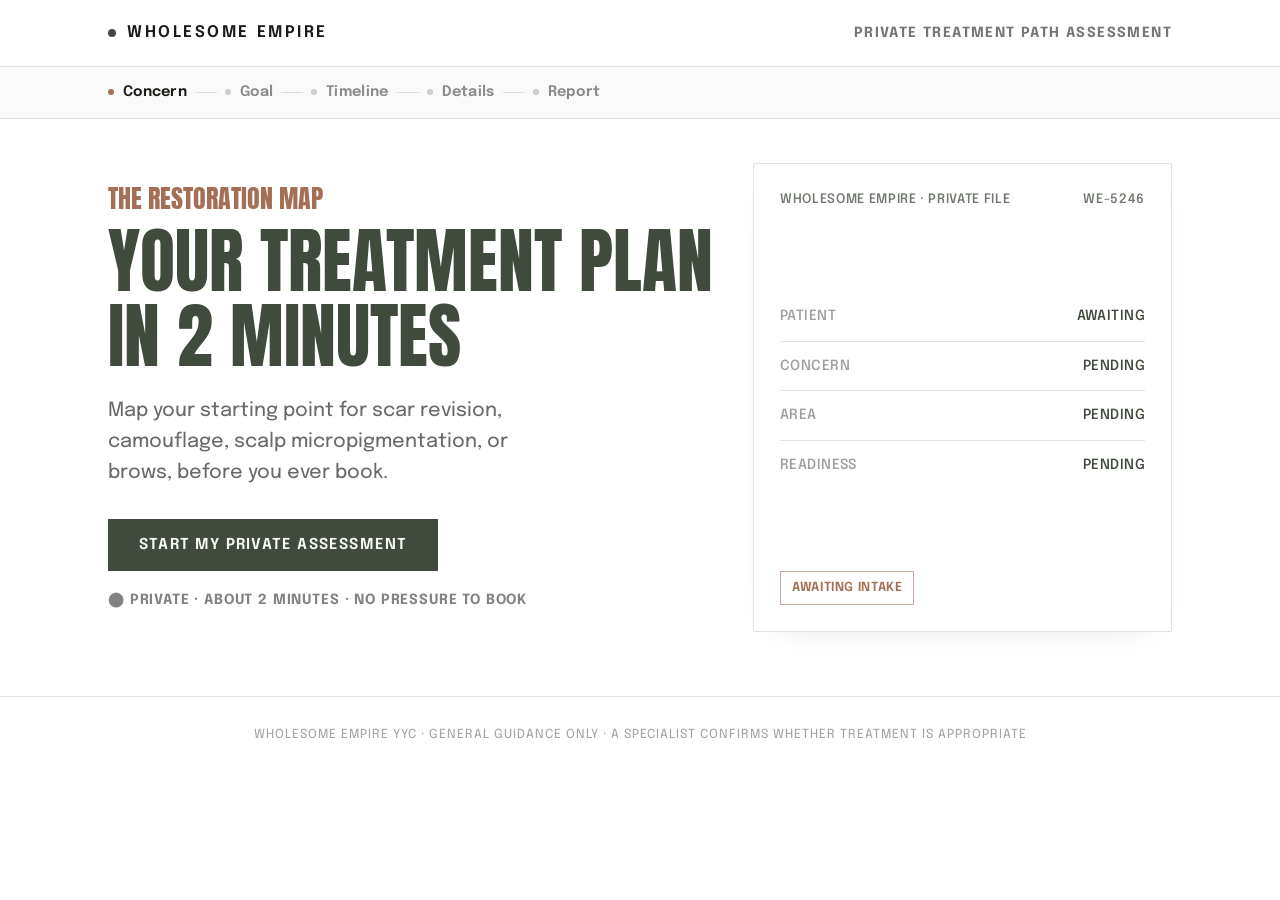
==== commit d32ce69b: "Lead the Restoration Map hero with the benefit Headline becomes "Your treatment plan in 2 minutes"; " ====
--- a/restoration-map/index.html
+++ b/restoration-map/index.html
@@ -474,8 +474,8 @@
   const el = paint(`
     <div class="rm-welcome">
       <div>
-        <p class="rm-kicker">The Art of Healing</p>
-        <h1 class="rm-h1">The Restoration<br>Map</h1>
+        <p class="rm-kicker">The Restoration Map</p>
+        <h1 class="rm-h1">Your treatment plan in 2 minutes</h1>
         <p class="rm-sub">Map your starting point for scar revision, camouflage, scalp micropigmentation, or brows, before you ever book.</p>
         <button class="rm-btn rm-btn--olive" id="start">Start My Private Assessment</button>
         <p class="rm-privacy">⬤ Private · about 2 minutes · no pressure to book</p>
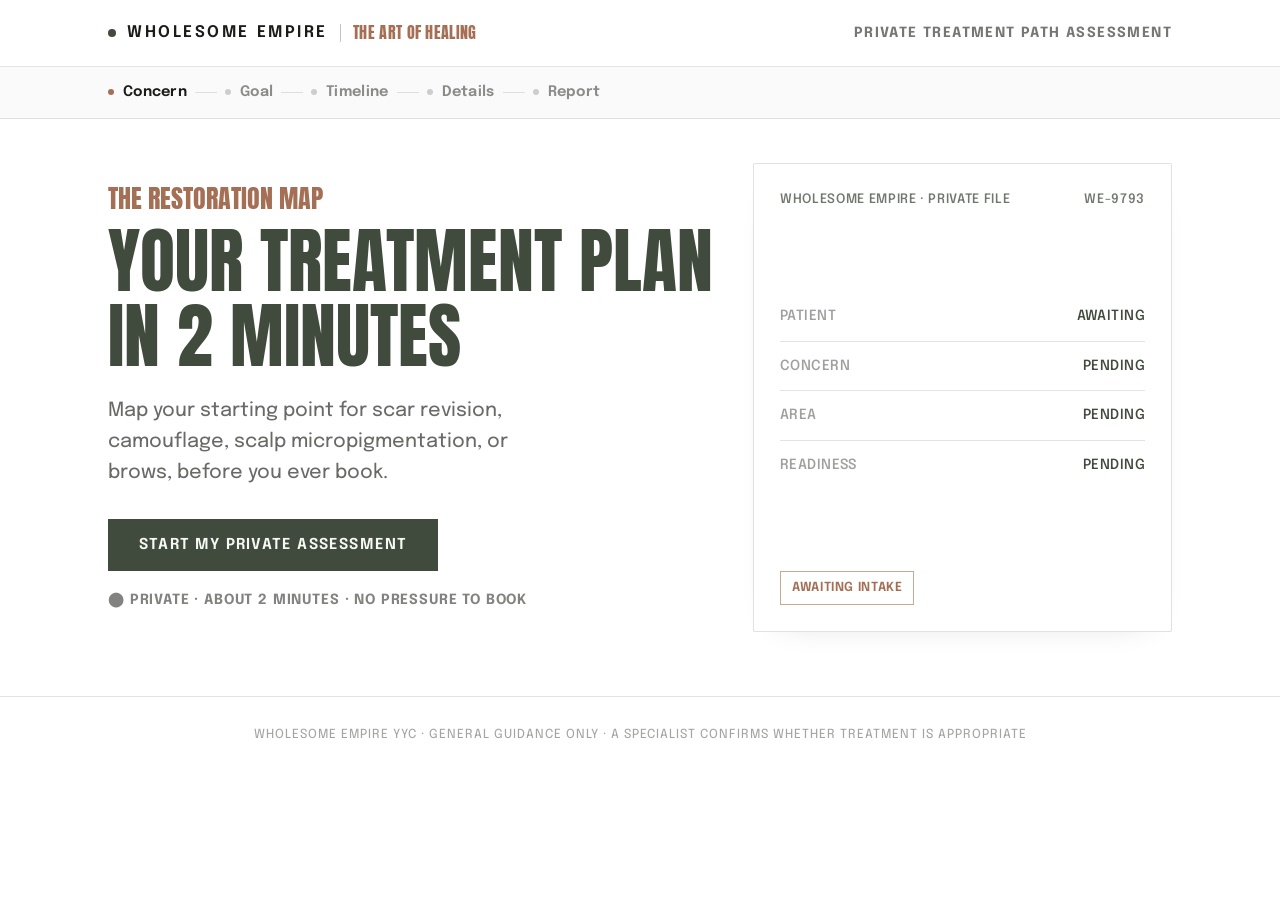
==== commit 01e5ef14: "Add "The Art of Healing" beside the brand name in the header Co-Authored-By: Claude Opus 5.5 <norepl" ====
--- a/restoration-map/index.html
+++ b/restoration-map/index.html
@@ -44,6 +44,8 @@
 .rm-head__in{ max-width:var(--rm-maxw); margin:0 auto; padding:20px 28px; display:flex; align-items:center; justify-content:space-between; gap:16px; }
 .rm-brand{ display:flex; align-items:center; gap:11px; font-family:var(--rm-flabel); font-weight:650; letter-spacing:.16em; text-transform:uppercase; font-size:16px; color:var(--rm-charcoal); text-decoration:none; }
 .rm-brand .dot{ width:8px;height:8px;border-radius:50%;background:var(--rm-olive); }
+.rm-brand__tag{ font-family:var(--rm-fdisplay); font-weight:400; font-size:16px; letter-spacing:.02em; color:var(--rm-clay); padding-left:12px; margin-left:1px; border-left:1px solid var(--rm-line-2); line-height:1.1; }
+@media(max-width:400px){ .rm-brand{ font-size:13px; gap:9px } .rm-brand__tag{ font-size:13px; padding-left:9px } }
 .rm-head__meta{ font-family:var(--rm-fmono); font-weight:700; font-size:14px; letter-spacing:.1em; text-transform:uppercase; color:rgba(27,27,24,.6); }
 @media(max-width:640px){ .rm-head__meta{ display:none } }
 
@@ -277,7 +279,7 @@
 
 <header class="rm-head">
   <div class="rm-head__in">
-    <a class="rm-brand" href="/"><span class="dot"></span>Wholesome Empire</a>
+    <a class="rm-brand" href="/"><span class="dot"></span>Wholesome Empire<span class="rm-brand__tag">The Art of Healing</span></a>
     <span class="rm-head__meta">Private Treatment Path Assessment</span>
   </div>
 </header>
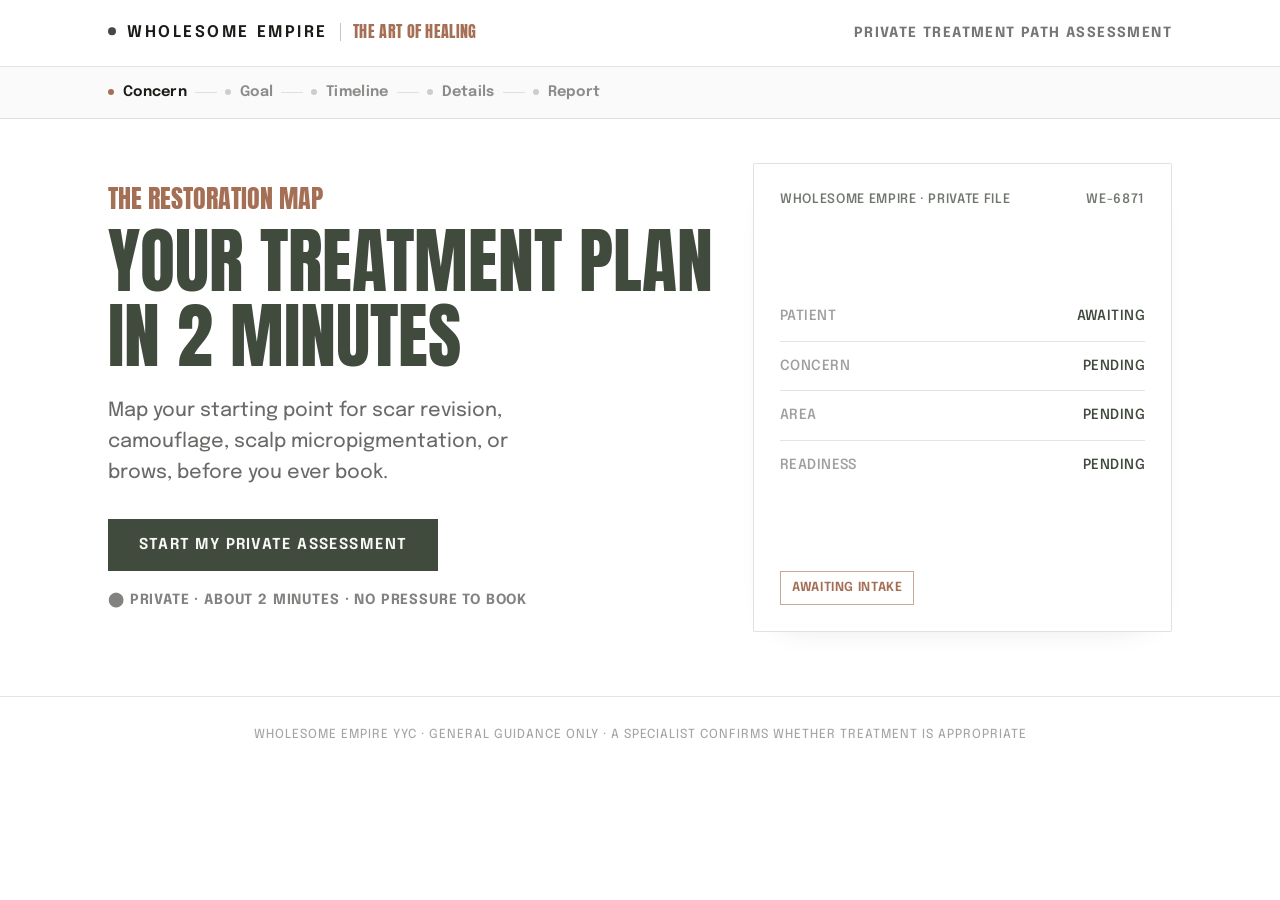
==== commit 67db4bd0: "Centre the header dot and tagline on the brand name's capitals Co-Authored-By: Claude Opus 5.5 <nore" ====
--- a/restoration-map/index.html
+++ b/restoration-map/index.html
@@ -43,8 +43,8 @@
 .rm-head{ position:relative; z-index:3; border-bottom:1px solid var(--rm-line-dark); }
 .rm-head__in{ max-width:var(--rm-maxw); margin:0 auto; padding:20px 28px; display:flex; align-items:center; justify-content:space-between; gap:16px; }
 .rm-brand{ display:flex; align-items:center; gap:11px; font-family:var(--rm-flabel); font-weight:650; letter-spacing:.16em; text-transform:uppercase; font-size:16px; color:var(--rm-charcoal); text-decoration:none; }
-.rm-brand .dot{ width:8px;height:8px;border-radius:50%;background:var(--rm-olive); }
-.rm-brand__tag{ font-family:var(--rm-fdisplay); font-weight:400; font-size:16px; letter-spacing:.02em; color:var(--rm-clay); padding-left:12px; margin-left:1px; border-left:1px solid var(--rm-line-2); line-height:1.1; }
+.rm-brand .dot{ width:8px;height:8px;border-radius:50%;background:var(--rm-olive); transform:translateY(-.11em); } /* centre on the caps, not the line box */
+.rm-brand__tag{ font-family:var(--rm-fdisplay); font-weight:400; font-size:16px; letter-spacing:.02em; color:var(--rm-clay); padding-left:12px; margin-left:1px; border-left:1px solid var(--rm-line-2); line-height:1.1; transform:translateY(-.066em); }
 @media(max-width:400px){ .rm-brand{ font-size:13px; gap:9px } .rm-brand__tag{ font-size:13px; padding-left:9px } }
 .rm-head__meta{ font-family:var(--rm-fmono); font-weight:700; font-size:14px; letter-spacing:.1em; text-transform:uppercase; color:rgba(27,27,24,.6); }
 @media(max-width:640px){ .rm-head__meta{ display:none } }
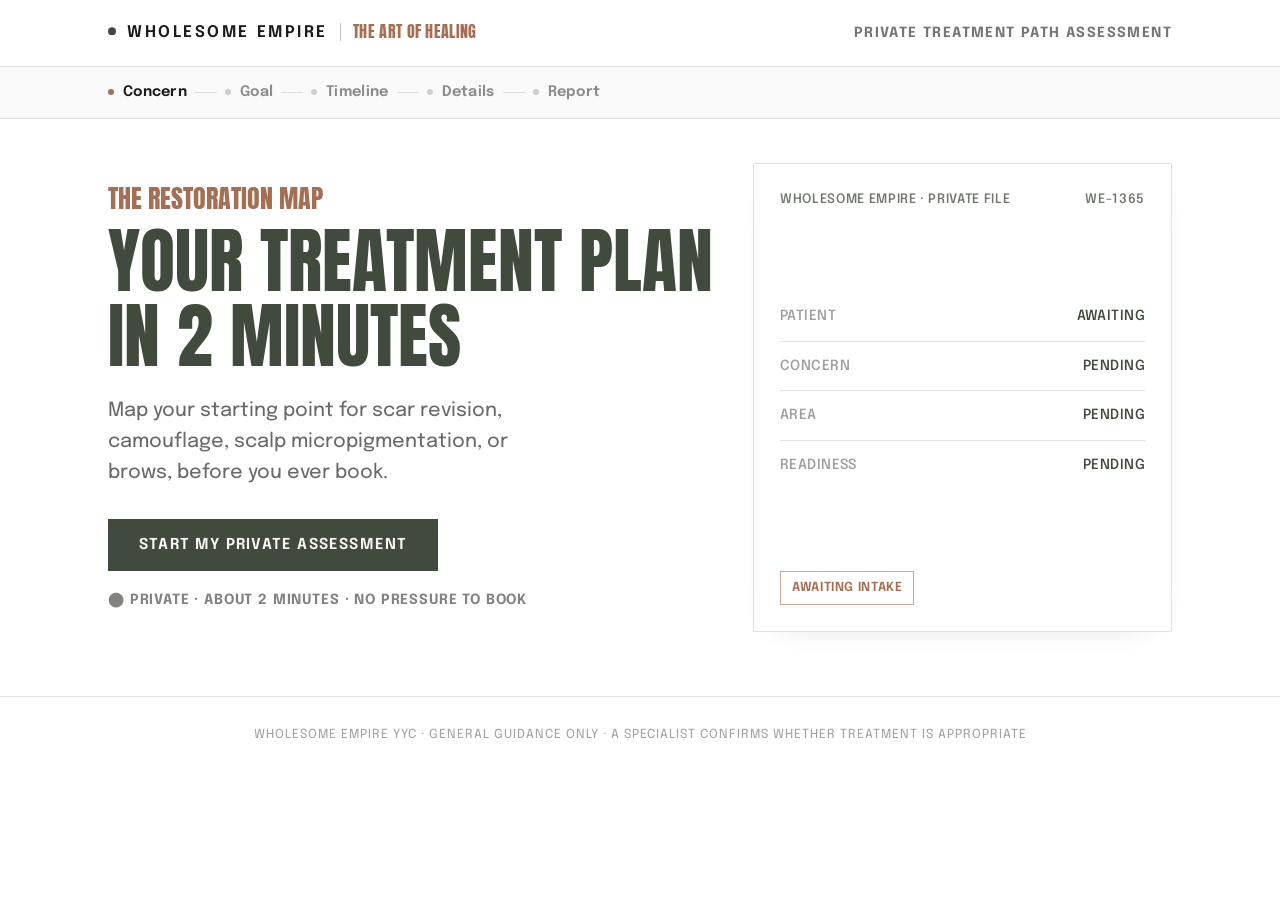
==== commit 2731921f: "Lead emails, Jane consult links, embed mode and privacy line - Email each completed assessment to th" ====
--- a/restoration-map/index.html
+++ b/restoration-map/index.html
@@ -4,6 +4,7 @@
 <meta charset="utf-8" />
 <meta name="viewport" content="width=device-width, initial-scale=1" />
 <title>The Restoration Map · Wholesome Empire YYC</title>
+<script>if (window.self !== window.top || /[?&]embed\b/.test(location.search)) document.documentElement.classList.add("is-embed");</script>
 <meta name="description" content="Map your starting point for scar revision, camouflage, scalp micropigmentation, or brows. A private treatment-path assessment." />
 <meta name="robots" content="index,follow" />
 <link rel="preconnect" href="https://fonts.googleapis.com" />
@@ -237,6 +238,10 @@
 @media(max-width:520px){ .rm-track__lab{ font-size:14px } .rm-track__here{ font-size:12.5px; white-space:nowrap } .rm-plan__tag{ display:block; margin:2px 0 0 } }
 .rm-endcta .rm-body{ margin:0 0 20px; }
 @media(max-width:640px){ .rm-endcta .rm-btn{ width:100%; justify-content:center; } .rm-btn{ font-size:14px; letter-spacing:.05em; padding:17px 16px; text-align:center; } }
+/* embedded on their site: their header sits above us, and vh units would feed back into the iframe height */
+.is-embed .rm-head{ display:none; }
+.is-embed .rm-stage, .is-embed .rm-building{ min-height:0; }
+.is-embed .rm-grid{ padding-top:28px; }
 .rm-ba{ margin:2px 0 0; }
 .rm-ba img{ display:block; width:100%; max-width:440px; height:auto; border-radius:10px; border:1px solid var(--rm-line); background:var(--rm-paper); }
 .rm-ba__cap{ font-family:var(--rm-fmono); font-size:14px; font-weight:700; letter-spacing:.05em; text-transform:uppercase; color:var(--rm-olive); margin:12px 0 0; }
@@ -302,11 +307,36 @@
 import { assess } from '/tools/wholesome/assessment.js';
 import { SCREENS, flowFor, REPORT, FLAG_LABELS, DISCLAIMER, LETTER, DAYS_COPY, personalSummary } from '/tools/wholesome/content.js';
 
+// ---- embed mode (inside an iframe on wholesomeempireyyc.com/assessment) ----
+// The host page sizes the iframe to our content height and scrolls for us.
+const EMBED = window.self !== window.top || new URLSearchParams(location.search).has('embed');
+if (EMBED) {
+  document.documentElement.classList.add('is-embed');
+  const post = (msg) => { try { window.parent.postMessage(msg, '*'); } catch (_) {} };
+  let lastH = 0;
+  const sendHeight = () => {
+    const h = Math.ceil(document.documentElement.getBoundingClientRect().height);
+    if (Math.abs(h - lastH) > 1) { lastH = h; post({ type: 'rm-height', h }); }
+  };
+  new ResizeObserver(sendHeight).observe(document.documentElement);
+  window.addEventListener('load', sendHeight);
+  window.__rmPost = post;
+}
+function scrollToolTop() {
+  if (EMBED) window.__rmPost({ type: 'rm-scroll' });
+  else window.scrollTo({ top: 0, behavior: 'smooth' });
+}
+
 // ---- config (swap for the clinic's real details before launch) ----
 const CONFIG = {
   site: 'https://www.wholesomeempireyyc.com',
-  bookingUrl: 'https://www.wholesomeempireyyc.com/contact',   // their Inquire / Free Phone Consult funnel
-  prepGuideUrl: '',                                           // [TODO: prep-guide page/PDF, if they make one]
+  // Free virtual consults in their Jane booking site, matched to each branch.
+  consultUrls: {
+    scars: 'https://wholesomeempireyyc.janeapp.com/#/discipline/1/treatment/8',   // Scars/Stretch Marks - VIRTUAL CONSULT ($0)
+    smp: 'https://wholesomeempireyyc.janeapp.com/#/discipline/1/treatment/5',     // SMP - VIRTUAL
+    brows: 'https://wholesomeempireyyc.janeapp.com/#/discipline/1/treatment/6',   // Brow Consult - VIRTUAL
+    unsure: 'https://wholesomeempireyyc.janeapp.com/#/consultations',             // all consults
+  },
   treatmentUrls: {
     revision: 'https://www.wholesomeempireyyc.com/scars-stretch-marks-calgary',
     camouflage: 'https://www.wholesomeempireyyc.com/scars-stretch-marks-calgary',
@@ -328,7 +358,7 @@
 const TRACK = ['Learning', 'Preparing', 'Reviewing', 'Ready to book'];
 const TRACK_IDX = { 'Education first': 0, 'Wait and prepare': 1, 'Photo review recommended': 2, 'Specialist review recommended': 2, 'Ready for consult': 3 };
 const FORWARD = {
-  'Education first': 'Knowing which treatment fits you. A read of the treatment page, or a free phone consult, moves you to the next stage.',
+  'Education first': 'Knowing which treatment fits you. A read of the treatment page, or a free virtual consult, moves you to the next stage.',
   'Wait and prepare': 'Time. Once the area has stopped changing, healing or feeling sensitive, a photo review is your next step.',
   'Photo review recommended': "A few clear photos. Once the clinic has seen the area, you'll know what's possible and can book with confidence.",
   'Specialist review recommended': 'One conversation. Your answers have a few moving parts, and a short call with a specialist is the quickest way to a clear plan.',
@@ -336,27 +366,27 @@
 };
 const PLAN = {
   scars: [
-    ['Free phone consult', 'A short, private call about your area and what you want to change.'],
+    ['Free virtual consult', 'A short, private conversation about your area and what you want to change.'],
     ['Photo review', 'Send a few photos using the shot list below so the clinic can see the area properly.'],
     ['Your treatment plan', 'The clinic recommends an approach for your skin and tells you how many sessions to expect.'],
     ['First session', 'Treatment happens in a private room at the Calgary clinic.'],
     ['Settle and review', "Your skin is given time to settle between sessions. The clinic's own results are photographed around six weeks after a session."],
   ],
   smp: [
-    ['Free phone consult', 'Talk through your hair loss, the look you want, and any previous treatments.'],
+    ['Free virtual consult', 'Talk through your hair loss, the look you want, and any previous treatments.'],
     ['Photo review', 'Photos of your hairline, crown and sides help the clinic plan shape and density.'],
     ['Your treatment plan', 'Hairline shape, density and shade are agreed before anything starts.'],
     ['First session', 'The first layer of pigment goes in at the Calgary clinic.'],
     ['Build the density', 'SMP is built up in layers, so plans often include more than one session. The clinic confirms yours on the call.'],
   ],
   brows: [
-    ['Free phone consult', 'Talk through your brows today and the look you want.'],
+    ['Free virtual consult', 'Talk through your brows today and the look you want.'],
     ['Shape and shade', 'Your shape and shade are mapped to your face before any pigment goes in.'],
     ['Your brow session', 'Your brows are done in a private room at the Calgary clinic.'],
     ['Heal and touch up', 'Brows soften as they heal, and a touch-up is a normal part of the process. The clinic confirms the timing.'],
   ],
   unsure: [
-    ['Free phone consult', 'A short, private call to work out which treatment suits you.'],
+    ['Free virtual consult', 'A short, private conversation to work out which treatment suits you.'],
     ['Your treatment match', 'The clinic points you to the option that fits your goals, and tells you honestly if one does not.'],
     ['Photo review', 'If it helps, send a few photos so the clinic can see what you are working with.'],
     ['Your plan', 'You leave with a clear plan, and book only when it feels right.'],
@@ -365,14 +395,14 @@
 function planFor(branch, stage) {
   const steps = [...(PLAN[branch] || PLAN[branch + 's'] || PLAN.unsure)];
   if (stage === 'Wait and prepare') steps.unshift(['Let the area settle', 'Give it time until it has stopped changing, healing or feeling sensitive. That is when the clinic can properly see what is possible.']);
-  if (stage === 'Education first') steps.unshift(['Learn your options', 'Read about the treatment that matches your answers, then book the free phone consult when you feel ready.']);
+  if (stage === 'Education first') steps.unshift(['Learn your options', 'Read about the treatment that matches your answers, then book the free virtual consult when you feel ready.']);
   return steps;
 }
 const treatmentUrl = (fam) => CONFIG.treatmentUrls[fam] || CONFIG.site;
-function ctaHref(nextStepId, fam) {
+const consultUrl = (branch) => CONFIG.consultUrls[branch] || CONFIG.consultUrls.unsure;
+function ctaHref(nextStepId, fam, branch) {
   if (nextStepId === 'learn_more') return treatmentUrl(fam);
-  if (nextStepId === 'wait_prepare') return CONFIG.bookingUrl || treatmentUrl(fam); // plan-ahead consult; no prep guide exists yet
-  return CONFIG.bookingUrl || treatmentUrl(fam); // consult + photo review -> inquiry funnel
+  return consultUrl(branch); // consult, photo review and plan-ahead all start with the free virtual consult
 }
 const extAttr = (h) => (/^https?:/.test(h) ? ' target="_blank" rel="noopener"' : '');
 
@@ -660,10 +690,10 @@
     <div class="rm-field"><label class="rm-label" for="fn">First name</label><input class="rm-input" id="fn" type="text" autocomplete="given-name"></div>
     <div class="rm-field"><label class="rm-label" for="em">Email</label><input class="rm-input" id="em" type="email" inputmode="email" autocomplete="email"></div>
     <div class="rm-field"><label class="rm-label" for="ph">Phone (optional)</label><input class="rm-input" id="ph" type="tel" inputmode="tel" autocomplete="tel"></div>
-    <label class="rm-check"><input type="checkbox" id="consent"><span>I understand this is general guidance and agree to be contacted about my inquiry.</span></label>
+    <label class="rm-check"><input type="checkbox" id="consent"><span>I understand this is general guidance and agree to be contacted about my inquiry. My answers and contact details are sent to Wholesome Empire YYC so they can follow up, and they will not rent, spam or sell my information.</span></label>
     <p class="rm-err" id="err"></p>
     <button class="rm-btn rm-btn--olive rm-btn--full" id="open">Build My Treatment Map</button>
-    <p class="rm-help" style="margin-top:16px">Your information is only used to follow up · no spam</p>`);
+    <p class="rm-help" style="margin-top:16px">Private, and only used to follow up on your inquiry</p>`);
   const $err = el.querySelector('#err');
   el.querySelector('#open').addEventListener('click', async e => {
     const first = el.querySelector('#fn').value.trim();
@@ -675,10 +705,30 @@
     e.currentTarget.disabled = true; e.currentTarget.innerHTML = '<span class="rm-spin"></span> Building…';
     const computed = assess(answers, { name: first });
     try { const r = await fetch('/api/wholesome-submit', { method: 'POST', headers: { 'content-type': 'application/json' }, body: JSON.stringify({ session_id: sessionId, responses: answers, computed: { ...computed, design: 'restoration_map', path_id: pathId }, referrer, utm_source: utmSource }) }); if (r.ok) { const j = await r.json(); submissionId = j.id; sessionId = j.session_id || sessionId; } } catch (_) {}
-    try { await fetch('/api/wholesome-contact', { method: 'POST', headers: { 'content-type': 'application/json' }, body: JSON.stringify({ submission_id: submissionId, first_name: first, email, phone, opt_in_sms: false }) }); } catch (_) {}
+    try { await fetch('/api/wholesome-contact', { method: 'POST', headers: { 'content-type': 'application/json' }, body: JSON.stringify({ submission_id: submissionId, first_name: first, email, phone, opt_in_sms: false, lead: leadSummary(computed) }) }); } catch (_) {}
     track('completed', { path: computed.bestFitPath, stage: computed.readinessStage });
     showBuilding(computed, first);
   });
+}
+
+// Readable summary for the clinic's lead email.
+function leadSummary(computed) {
+  const answersOut = Object.entries(answers).filter(([, v]) => v != null).map(([k, v]) => {
+    if (k === 'scar_start') return ['Year it first appeared', v.year ? (v.year === 'older' ? 'Before ' + (new Date().getFullYear() - 45) : String(v.year)) : 'Within the last year'];
+    const s = SCREENS[k];
+    const ids = Array.isArray(v) ? v : [v];
+    const lab = ids.map((id) => s?.options?.find((o) => o.id === id)?.label || String(id)).join(', ');
+    return [s?.question || k.replace(/_/g, ' '), lab];
+  });
+  return {
+    path: computed.bestFitPath,
+    stage: computed.readinessStage,
+    path_id: pathId,
+    summary: computed.internalSummary,
+    next_step: (REPORT.nextStep[computed.nextStepId] || {}).primary,
+    flags: (computed.cautionFlags || []).map((f) => FLAG_LABELS[f]).filter(Boolean),
+    answers: answersOut,
+  };
 }
 
 // ---- building transition ----
@@ -715,7 +765,7 @@
   const told = personalSummary(answers);
   const fear = computed.barrier ? REPORT.barrierResponse[computed.barrier] : '';
   const days = computed.branch === 'scars' ? carriedDays() : null;
-  const primaryHref = ctaHref(computed.nextStepId, fam);
+  const primaryHref = ctaHref(computed.nextStepId, fam, computed.branch);
   const secondaryHref = treatmentUrl(fam);
   const secondary = 'Learn more about this treatment';
   const today = new Date().toLocaleDateString('en-CA');
@@ -801,8 +851,8 @@
         </div>
         <div class="rm-block rm-endcta">
           <p class="rm-sectitle">Talk it through with the clinic</p>
-          <p class="rm-body">A free phone consult is private, and there's no pressure to book treatment.</p>
-          <a class="rm-btn rm-btn--olive" href="${CONFIG.bookingUrl}"${extAttr(CONFIG.bookingUrl)}>Book a Free Phone Consult</a>
+          <p class="rm-body">A free virtual consult is private, and there's no pressure to book treatment.</p>
+          <a class="rm-btn rm-btn--olive" href="${consultUrl(computed.branch)}"${extAttr(consultUrl(computed.branch))}>Book a Free Virtual Consult</a>
         </div>
         <p class="rm-disc">${esc(DISCLAIMER)}</p>
       </div>
@@ -813,13 +863,13 @@
     const io = new IntersectionObserver((es, o) => { es.forEach(e => { if (e.isIntersecting) { animateCount(numEl, days); o.disconnect(); } }); }, { threshold: 0 });
     io.observe(numEl);
   }
-  window.scrollTo({ top: 0, behavior: 'smooth' });
+  scrollToolTop();
 }
 function el_stagger() { $stage.querySelectorAll('.rm-stagger > *').forEach((n, i) => n.style.animationDelay = `${Math.min(i * 70, 500)}ms`); }
 
 // ---- navigation ----
 let current = null;
-function goto(id) { current = id; if (id === 'concern') showConcern(); else if (id === 'contact') showContact(); else showQuestion(id); window.scrollTo({ top: 0, behavior: 'smooth' }); }
+function goto(id) { current = id; if (id === 'concern') showConcern(); else if (id === 'contact') showContact(); else showQuestion(id); scrollToolTop(); }
 function advance() {
   const flow = flowFor(answers.concern);
   const next = flow[flow.indexOf(current) + 1];
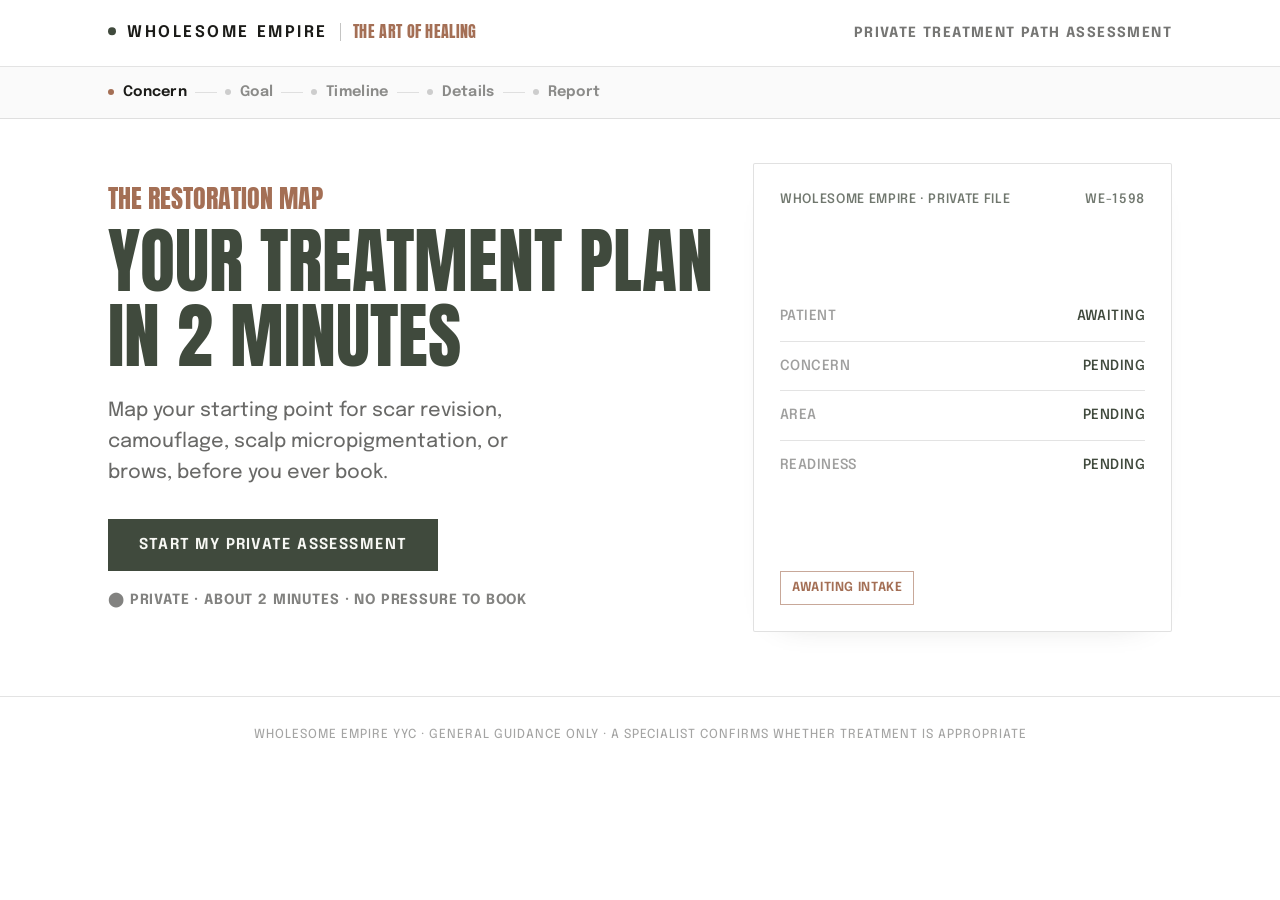
==== commit abaaf10e: "Serve the Restoration Map at assessment.wholesomeempireyyc.com On that host, / rewrites to the tool " ====
--- a/restoration-map/index.html
+++ b/restoration-map/index.html
@@ -284,7 +284,7 @@
 
 <header class="rm-head">
   <div class="rm-head__in">
-    <a class="rm-brand" href="/"><span class="dot"></span>Wholesome Empire<span class="rm-brand__tag">The Art of Healing</span></a>
+    <a class="rm-brand" href="https://www.wholesomeempireyyc.com"><span class="dot"></span>Wholesome Empire<span class="rm-brand__tag">The Art of Healing</span></a>
     <span class="rm-head__meta">Private Treatment Path Assessment</span>
   </div>
 </header>
